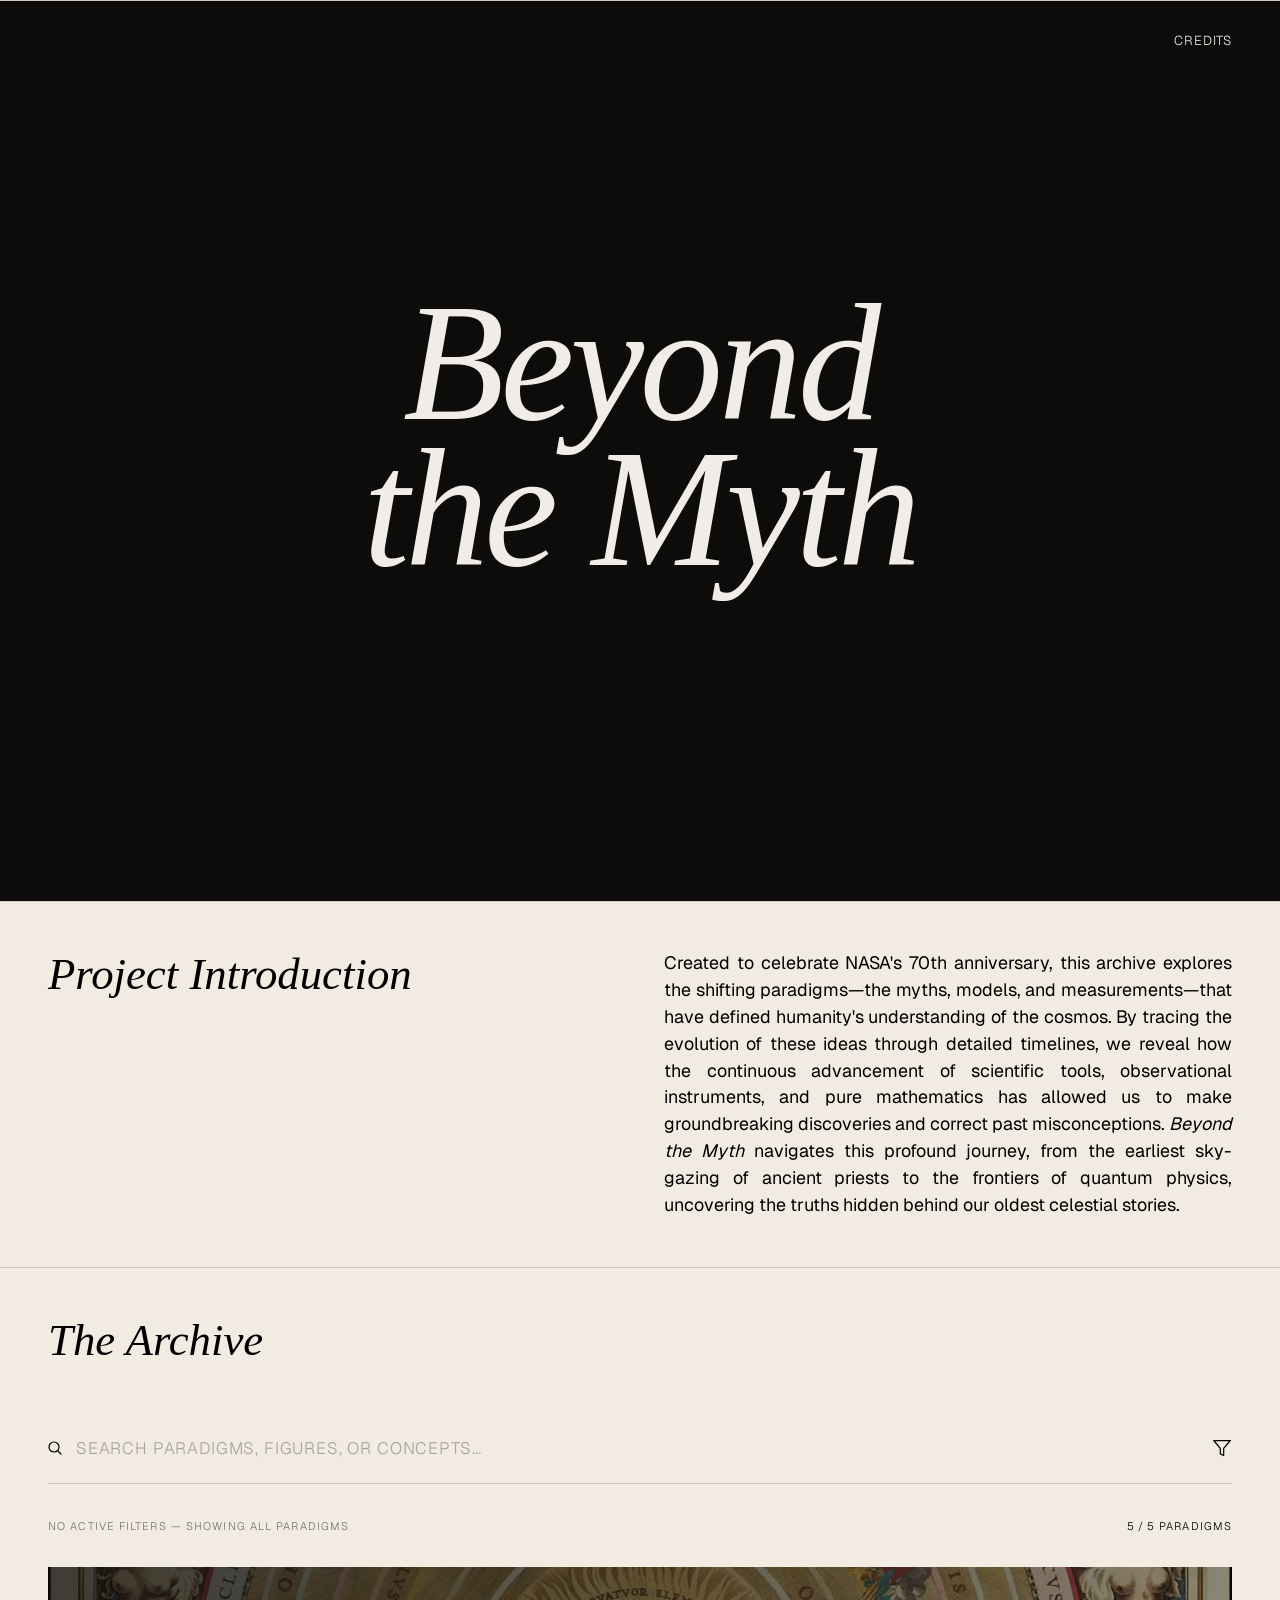
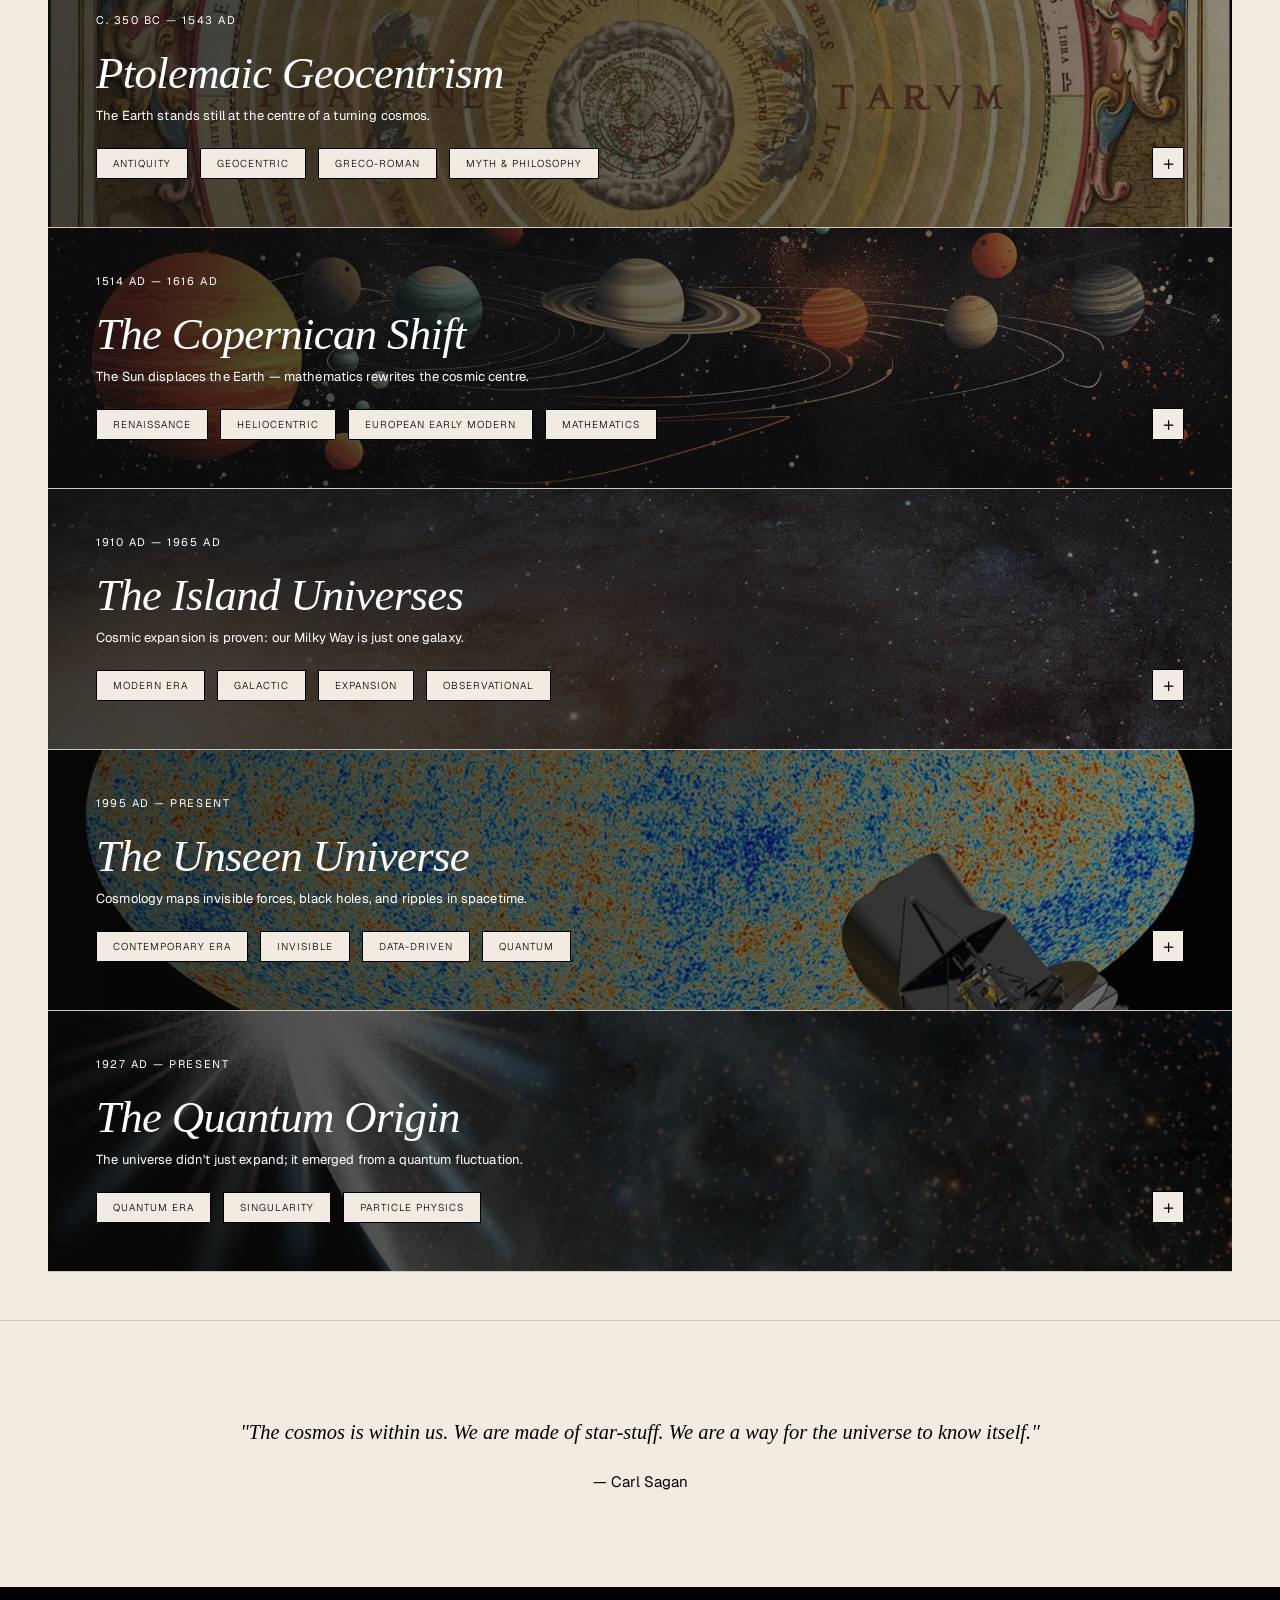
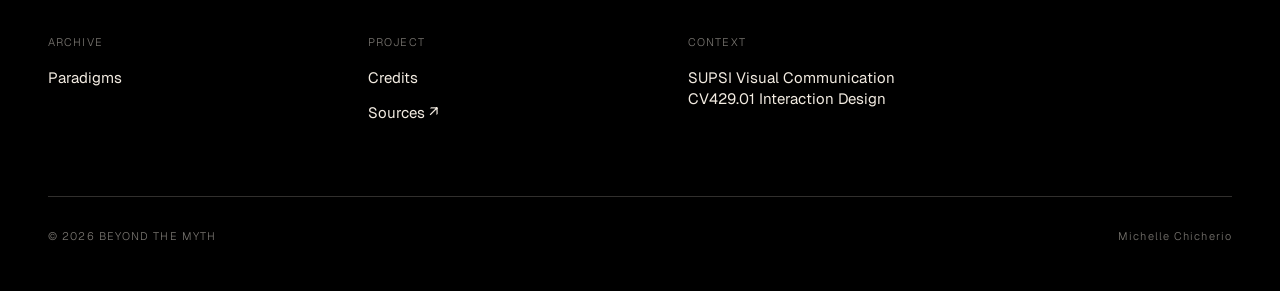
==== index.html @ 63102e47 "Aggiunta file" ====
<!DOCTYPE html>
<html lang="en">
<head>
    <meta charset="UTF-8">
    <meta name="viewport" content="width=device-width, initial-scale=1.0">
    <title>Beyond the Myth — Editorial Archive</title>
    
    <link href="https://fonts.googleapis.com/css2?family=Geist:wght@300;400;500;600&display=swap" rel="stylesheet">
    <script src="https://code.jquery.com/jquery-3.7.1.min.js"></script>

    <style>
        * { box-sizing: border-box; margin: 0; padding: 0; }
        html { scroll-behavior: smooth; }

        :root {
            --bg:        #F2EBE1; 
            --ink:       #000000;
            --line:      rgba(0, 0, 0, 0.15);
            --ghost:     #E5DAC9; 
            --sans:      'Geist', sans-serif;
            --serif:     'Times New Roman', Times, serif; 
            --m:         48px; 
        }

        body {
            background-color: var(--bg);
            color: var(--ink);
            -webkit-font-smoothing: antialiased;
            overflow-x: hidden;
        }

        @keyframes appleFadeUp {
            0% { opacity: 0; transform: translateY(30px); }
            100% { opacity: 1; transform: translateY(0); }
        }
        @keyframes appleModalOpen {
            0% { opacity: 0; transform: scale(0.98) translateY(20px); }
            100% { opacity: 1; transform: scale(1) translateY(0); }
        }

        .t-hero, .t-section, .t-card, .modal-title, .modal-bio-name, .archive-title {
            font-family: var(--serif) !important;
            font-weight: 500 !important;
            font-style: italic !important;
            text-transform: none !important;
            text-wrap: pretty;
        }

        .t-hero { font-size: clamp(64px, 13vw, 210px); line-height: 0.88; letter-spacing: -0.025em; }
        .t-section, .modal-title, .modal-bio-name { font-size: clamp(28px, 3.5vw, 52px) !important; line-height: 1.1; }
        .t-card { font-size: clamp(22px, 2.2vw, 34px); line-height: 1.15; }

        .t-body { font-family: var(--sans); font-size: 15px; line-height: 1.45; font-weight: 400; color: var(--ink); text-transform: none; text-wrap: pretty; }
        .t-ui { font-family: var(--sans); font-size: 11px; text-transform: uppercase; font-weight: 300; letter-spacing: 0.1em; color: var(--ink); }
        .t-ui-lg { font-family: var(--sans); font-size: 13px; text-transform: uppercase; font-weight: 300; letter-spacing: 0.08em; color: var(--ink); }
        
        .justified { text-align: justify; hyphens: auto; }
        .hr { width: 100%; height: 1px; background: var(--line); border: none; margin: 0; }

        /* HEADER */
        .header {
            position: absolute; 
            top: 0; left: 0; right: 0; z-index: 200;
            padding: calc(var(--m) / 1.5) var(--m); 
            display: flex; align-items: flex-start; justify-content: flex-end; 
            pointer-events: none; 
        }
        .header-nav a { 
            pointer-events: auto; 
            text-decoration: none; 
            color: #F0EDE8 !important;
            text-transform: uppercase; font-weight: 300; transition: opacity 0.2s;
            margin-top: 6px;
        }
        .header-nav a:hover { opacity: 0.5; }

        /* HERO & STARSHINE */
        .hero { position: relative; width: 100%; height: 100vh; display: flex; flex-direction: column; align-items: center; justify-content: center; overflow: hidden; background: #0D0C0B; }
        #starshine { position: absolute; top: 0; left: 0; width: 100%; height: 100%; z-index: 1; pointer-events: none; }
        .shine { display: block; position: absolute; background: radial-gradient(circle, #F2EBE1 0%, rgba(242, 235, 225, 0) 60%); opacity: 0; border-radius: 50%; animation: glitter 5s infinite ease-in-out; }
        .shine.small { width: 2px; height: 2px; } .shine.medium { width: 4px; height: 4px; } .shine.large { width: 6px; height: 6px; }
        @keyframes glitter { 0% { opacity: 0; transform: scale(0.5); } 25% { opacity: 1; transform: scale(1); } 50% { opacity: 0.2; transform: scale(0.8); } 75% { opacity: 1; transform: scale(1.1); } 100% { opacity: 0; transform: scale(0.5); } }

        .hero-content { position: relative; z-index: 10; text-align: center; color: #F0EDE8; pointer-events: none; transform: translateY(-5%); }

        /* MANIFESTO */
        .manifesto { padding: var(--m); display: grid; grid-template-columns: 1fr 1fr; gap: var(--m); }
        .manifesto-label { padding-top: 0; }
        .manifesto-text { font-family: var(--sans); font-size: clamp(16px, 1.4vw, 20px); line-height: 1.5; font-weight: 400; }

        /* ARCHIVE & CONTROL BOARD */
        .archive { padding: var(--m); }
        .archive-title  { margin-bottom: var(--m); }

        :root { --sp-sm: 8px; --sp-lg: 24px; }
        .control-board { display: flex; flex-direction: column; }
        
        .cb-search-row { display: flex; align-items: center; border-bottom: 1px solid var(--line); }
        .cb-search-input-wrap { position: relative; flex: 1; display: flex; align-items: center; }
        .cb-search-icon { position: absolute; left: 0; color: var(--ink); pointer-events: none; display: flex; align-items: center; }
        .cb-search-bar { width: 100%; padding: var(--sp-lg) 0 var(--sp-lg) 28px; border: none; background: transparent; outline: none; color: var(--ink); font-family: var(--sans); font-size: clamp(14px, 1.3vw, 17px); letter-spacing: .05em; font-weight: 300; }
        .cb-search-bar::placeholder { color: var(--ink); opacity: .3; text-transform: uppercase; } 

        .filter-toggle-btn { background: none; border: none; cursor: pointer; color: var(--ink); padding: var(--sp-lg) 0 var(--sp-lg) var(--sp-lg); display: flex; align-items: center; justify-content: center; }
        .filter-toggle-btn svg { width: 20px; height: 20px; }

        .filter-dropdown-wrapper { display: grid; grid-template-rows: 0fr; transition: grid-template-rows 0.4s ease; border-bottom: 1px solid transparent; }
        .filter-dropdown-wrapper.is-open { grid-template-rows: 1fr; border-bottom: 1px solid var(--line); }
        .filter-dropdown-inner { overflow: hidden; }

        .cb-filter-grid { display: grid; grid-template-columns: repeat(3, 1fr); gap: 32px var(--m); padding: 32px 0; }
        .cb-filter-cell { display: flex; flex-direction: column; gap: 12px; border: none; padding: 0; }
        .cb-select { appearance: none; background: transparent; border: 1px solid var(--ink); border-radius: 0; padding: 12px 36px 12px 16px; color: var(--ink); cursor: pointer; font-family: var(--sans); font-size: 10px; letter-spacing: .09em; text-transform: uppercase; font-weight: 300; background-image: url('data:image/svg+xml;utf8,<svg width="9" height="5" viewBox="0 0 9 5" fill="none" xmlns="http://www.w3.org/2000/svg"><path d="M1 1L4.5 4.5L8 1" stroke="%23000000" stroke-width="1.1"/></svg>'); background-repeat: no-repeat; background-position: right 14px center; width: 100%; max-width: 100%; }

        .cb-tags-row { display: flex; flex-wrap: wrap; align-items: center; gap: var(--sp-sm); padding: var(--sp-lg) 0; min-height: calc(var(--sp-lg) * 3); }
        .cb-tags-empty { color: var(--ink); pointer-events: none; opacity: 0.5; }

        .tag-pill { padding: 8px 16px; border: 1px solid var(--ink); border-radius: 0; background: transparent; color: var(--ink); cursor: pointer; display: inline-flex; align-items: center; gap: var(--sp-sm); font-family: var(--sans); font-size: 10px; letter-spacing: .1em; text-transform: uppercase; font-weight: 300; line-height: 1; white-space: nowrap; height: auto; transition: background-color 0.2s, color 0.2s; }
        .tag-pill.active, .tag-pill:hover, .p-str-tag:hover { background-color: var(--ink) !important; color: var(--bg) !important; border-color: var(--ink) !important; }
        .tag-pill.active *, .tag-pill:hover *, .p-str-tag:hover * { color: var(--bg) !important; }
        .tag-pill .pill-x { display: inline-flex; align-items: center; justify-content: center; font-size: 10px; flex-shrink: 0; border: none; margin-left: 4px; }

        .cb-clear-btn { background: none; border: none; cursor: pointer; text-decoration: underline; text-underline-offset: 3px; color: var(--ink); display: none; font-family: var(--sans); font-size: 10px; letter-spacing: .1em; text-transform: uppercase; font-weight: 300; padding: 10px 0; margin-left: var(--sp-sm); white-space: nowrap; }
        .cb-results-count { margin-left: auto; color: var(--ink); padding: 10px 0; white-space: nowrap; }

        /* PARADIGM LIST E CARD */
        .paradigm-list { padding: 0; }
        .no-results { display: none; padding: var(--m); }

        .paradigm-row { position: relative; opacity: 0; animation: appleFadeUp 0.8s cubic-bezier(0.16, 1, 0.3, 1) forwards; }
        .paradigm-header { position: relative; width: 100%; height: 260px; cursor: pointer; overflow: hidden; }

        .p-strip-img { position: absolute; inset: 0; width: 100%; height: 100%; object-fit: cover; object-position: center; filter: grayscale(10%) brightness(.72); display: block; }
        .p-strip-scrim { position: absolute; inset: 0; background: linear-gradient(to right, rgba(10,9,8,.68) 0%, rgba(10,9,8,.45) 55%, rgba(10,9,8,.22) 100%); }
        .p-strip-body { position: absolute; inset: 0; padding: var(--m); display: flex; flex-direction: column; justify-content: space-between; color: #ffffff; }

        .p-strip-dates { display: block; font-family: var(--sans); font-size: 11px; letter-spacing: .14em; text-transform: uppercase; font-weight: 400; color: #ffffff; line-height: 1; }
        .p-strip-centre { display: flex; flex-direction: column; gap: 8px; }
        
        .p-strip-title { font-family: var(--serif); font-size: clamp(28px, 3.5vw, 52px) !important; font-weight: 500; font-style: italic; line-height: 1.1; letter-spacing: -.015em; color: #ffffff; text-transform: none; }
        .p-strip-sub { font-family: var(--sans); font-size: 13px; font-weight: 400; letter-spacing: .01em; line-height: 1.5; color: #ffffff; max-width: 560px; text-transform: none; text-wrap: pretty; }

        .p-strip-tags { display: flex; flex-wrap: wrap; gap: 12px; padding-right: 50px; align-items: center; } 
        
        .p-str-tag, .modal-tag, .modal-tl-tag {
            font-family: var(--sans) !important; font-style: normal !important; text-transform: uppercase !important; font-weight: 300 !important; letter-spacing: .1em !important;
        }

        .p-str-tag {
            display: inline-flex; align-items: center; justify-content: center; height: auto; padding: 8px 16px; border: 1px solid var(--ink); background-color: var(--bg); color: var(--ink) !important; font-size: 10px !important; border-radius: 0; white-space: nowrap; transition: opacity 0.2s; cursor: pointer; position: relative; z-index: 10;
        }
        .p-str-tag:hover { opacity: 0.6; }

        .modal-tag, .modal-tl-tag { color: var(--ink); border-color: var(--line); pointer-events: none; }

        .p-strip-cta { position: absolute; right: var(--m); bottom: var(--m); z-index: 3; width: 32px; height: 32px; border: 1px solid var(--ink); background: var(--bg); display: flex; align-items: center; justify-content: center; font-family: var(--sans); font-size: 20px; font-weight: 300; color: var(--ink) !important; line-height: 1; pointer-events: none; }

        /* PARADIGM MODAL */
        .paradigm-modal-backdrop { display: none; position: fixed; inset: 0; z-index: 500; background: rgba(10,9,8,.82); backdrop-filter: blur(8px); -webkit-backdrop-filter: blur(8px); }
        .paradigm-modal-backdrop.is-open { display: flex; align-items: center; justify-content: center; overflow: hidden; padding: var(--m); }

        .paradigm-modal { position: relative; background: var(--bg); width: min(1320px, calc(100vw - (var(--m) * 2))); max-height: calc(100vh - (var(--m) * 2)); margin: 0; overflow-y: auto; overflow-x: hidden; box-shadow: 0 24px 80px rgba(0,0,0,.28); opacity: 0; }
        .paradigm-modal-backdrop.is-open .paradigm-modal { animation: appleModalOpen 0.6s cubic-bezier(0.16, 1, 0.3, 1) forwards; }

        .modal-cover { position: relative; width: 100%; height: 420px; overflow: hidden; }
        .modal-cover-img { width: 100%; height: 100%; object-fit: cover; object-position: center; display: block; transform: scale(1.05); }
        .modal-close { position: absolute; top: calc(var(--m) / 2); right: calc(var(--m) / 2); z-index: 10; width: 40px; height: 40px; background: rgba(242, 235, 225, 0.92); border: 1px solid rgba(26,26,26,.15); display: flex; align-items: center; justify-content: center; cursor: pointer; }

        .modal-body { padding: var(--m); display: flex; flex-direction: column; gap: 0; }
        .modal-meta { display: flex; align-items: flex-start; justify-content: space-between; gap: 32px; padding-bottom: 32px; border-bottom: 1px solid var(--line); flex-wrap: wrap; }
        .modal-tags { display: flex; flex-wrap: wrap; gap: 12px; } 
        .modal-tag, .modal-tl-tag { display: inline-block; padding: 8px 16px; border: 1px solid var(--ink); background: transparent; color: var(--ink); font-size: 10px; pointer-events: none; }

        .modal-title-intro { display: grid; grid-template-columns: minmax(0, 1fr) minmax(0, 1fr); gap: var(--m); align-items: start; padding: var(--m) 0; border-bottom: 1px solid var(--line); }
        .modal-intro-text { width: 100%; display: flex; flex-direction: column; gap: 18px; padding-top: 8px; }

        .modal-bio { display: grid; grid-template-columns: 1fr 1fr; gap: var(--m); padding: var(--m) 0; border-bottom: 1px solid var(--line); align-items: start; }
        .modal-bio-portrait { width: 100%; height: 100%; min-height: 420px; aspect-ratio: 4/5; background: var(--ghost); overflow: hidden; display: flex; align-items: center; justify-content: center; align-self: stretch; }
        .modal-bio-portrait img { width: 100%; height: 100%; object-fit: cover; object-position: center; filter: grayscale(20%); display: block; }
        .modal-bio-text { display: flex; flex-direction: column; justify-content: flex-start; gap: 24px; } 
        .modal-bio-grid { display: flex; flex-direction: column; width: 100%; }
        .bio-row { display: flex; justify-content: space-between; align-items: center; border-bottom: 1px solid var(--line); padding: 20px 0; }
        .bio-row:first-child { border-top: 1px solid var(--line); }
        .modal-bio-grid dt { font-family: var(--sans); font-weight: 500; font-size: 16px; margin: 0; text-transform: none; }
        .modal-bio-grid dd { font-family: var(--sans); font-size: 16px; margin: 0; text-align: right; text-transform: none; }
        .modal-bio-name { margin-top: -0.15em; line-height: 1; margin-bottom: 0; }

        .modal-era-quote { padding: var(--m) 0; border-bottom: 1px solid var(--line); text-align: center; }
        .modal-era-close-quote { padding: var(--m) 0 0 0; border-bottom: none; text-align: center; }
        .modal-quote-label { font-family: var(--sans); font-size: 11px; letter-spacing: .14em; text-transform: uppercase; font-weight: 300; margin-bottom: 24px; color: var(--ink); }
        .modal-quote-text { font-family: var(--serif); font-size: clamp(22px, 2.5vw, 32px); font-weight: 500; font-style: italic; line-height: 1.55; letter-spacing: -.01em; max-width: 720px; margin: 0 auto; text-transform: none;}
        .modal-quote-attr { font-family: var(--sans); font-size: 13px; font-weight: 300; margin-top: 16px; letter-spacing: .04em; text-transform: none; }

        /* TIMELINE */
        .modal-timeline { padding: var(--m) 0; border-bottom: 1px solid var(--line); }
        .modal-timeline-title { margin-bottom: var(--m); text-align: left; } 
        .modal-tl-items { display: flex; flex-direction: column; gap: 40px; position: relative; }
        .modal-tl-items::before { content: ''; position: absolute; left: 4px; top: 0; bottom: 0; width: 1px; background: var(--line); z-index: 0; }
        .modal-tl-item { position: relative; display: flex; flex-direction: column; gap: 24px; }
        .tl-date-row { display: flex; align-items: center; gap: 16px; position: relative; z-index: 2;}
        .modal-tl-dot { width: 9px; height: 9px; border-radius: 50%; background: var(--ink); position: relative; z-index: 2; display: flex; align-items: center; justify-content: center; }
        .modal-tl-dot::after { content: ''; width: 4px; height: 4px; border-radius: 50%; background: var(--bg); }
        .modal-tl-date { font-family: var(--sans); font-size: 13px; letter-spacing: .07em; font-weight: 500; background-color: var(--bg); padding: 4px 8px; z-index: 2; white-space: nowrap; text-transform: uppercase; }
        .modal-tl-content { display: grid; grid-template-columns: 1fr 1fr; gap: 40px; align-items: start; padding-left: 36px; }
        .modal-tl-text-wrap { display: flex; flex-direction: column; }
        
        .modal-tl-event { font-family: var(--serif); font-size: 24px; font-weight: 600 !important; line-height: 1.2; margin-bottom: 16px; text-transform: none; font-style: normal; }
        .modal-tl-desc { margin-bottom: 24px; text-align: justify; text-transform: none; }
        .modal-tl-tags { display: flex; flex-wrap: wrap; gap: 12px; }
        .modal-tl-thumb { width: 100%; height: auto; max-height: 360px; object-fit: contain; object-position: center; border-radius: 0; background: var(--ghost); cursor: zoom-in; }

        /* ACCORDION PER LE FONTI */
        .source-accordion { border-bottom: 1px solid var(--line); }
        .source-accordion:first-child { border-top: 1px solid var(--line); }
        .source-accordion-header { width: 100%; text-align: left; padding: 24px 0; background: none; border: none; display: flex; justify-content: space-between; align-items: center; cursor: pointer; font-family: var(--sans); font-size: 14px; letter-spacing: 0.1em; text-transform: uppercase; color: var(--ink); font-weight: 400; }
        .source-accordion-body { padding-bottom: 24px; display: none; flex-direction: column; gap: 24px; }
        .source-accordion.is-open .source-accordion-body { display: flex; }
        .source-accordion.is-open .source-accordion-header { font-weight: 500; }
        .source-accordion-icon { font-size: 18px; font-weight: 300; transition: transform 0.3s; }
        .source-accordion.is-open .source-accordion-icon { transform: rotate(45deg); }

        /* CLOSING QUOTE */
        .closing-quote { padding: calc(var(--m) * 2) var(--m); display: flex; flex-direction: column; align-items: center; justify-content: center; text-align: center; }
        .closing-quote-text { font-family: var(--serif); font-size: clamp(18px, 1.6vw, 24px); font-weight: 500; line-height: 1.5; max-width: 900px; text-transform: none; font-style: italic; }
        .closing-quote-author { font-family: var(--sans); font-size: 15px; margin-top: 24px; text-transform: none; }

        /* FOOTER */
        .footer { padding: var(--m); background-color: var(--ink); color: var(--bg); }
        .footer-grid { display: grid; grid-template-columns: 1fr 1fr 2fr; gap: var(--m); margin-bottom: calc(var(--m) * 1.5); }
        .footer-col { display: flex; flex-direction: column; gap: 14px; }
        .footer-col a { text-decoration: none; color: var(--bg); }
        .footer .t-body, .footer .t-ui { color: var(--bg) !important; }
        .footer-label { opacity: 0.5; margin-bottom: 4px; }
        .footer-bottom { display: flex; justify-content: space-between; align-items: center; padding-top: 32px; border-top: 1px solid rgba(242, 235, 225, 0.2); flex-wrap: wrap; gap: 20px; }
        .footer-bottom .t-ui { opacity: 0.5; }

        /* LIGHTBOX IMMAGINI */
        .image-lightbox { position: fixed; inset: 0; z-index: 1000; display: none; align-items: center; justify-content: center; }
        .image-lightbox.is-open { display: flex; }
        .lightbox-overlay { position: absolute; inset: 0; background: rgba(10,9,8,.9); backdrop-filter: blur(10px); -webkit-backdrop-filter: blur(10px); }
        .lightbox-content { position: relative; z-index: 1001; max-width: 90vw; max-height: 90vh; display: flex; flex-direction: column; gap: 16px; }
        .lightbox-content img { max-width: 100%; max-height: 80vh; object-fit: contain; box-shadow: 0 10px 30px rgba(0,0,0,0.5); }
        .lightbox-caption { color: #ffffff !important; text-align: center; font-family: var(--sans); font-size: 14px; margin-top: 8px; text-transform: none; }
        .lightbox-close { position: absolute; top: 20px; right: 20px; z-index: 1002; width: 44px; height: 44px; background: transparent; border: 1px solid rgba(255,255,255,0.3); color: #ffffff; font-size: 20px; display: flex; align-items: center; justify-content: center; cursor: pointer; border-radius: 50%; }

        @media (max-width: 960px) {
            :root { --m: 24px; } 
            .paradigm-header { height: 220px; }
            .modal-cover { height: 280px; }
            .modal-title-intro { grid-template-columns: 1fr; gap: var(--m); padding: var(--m) 0; }
            .modal-bio { grid-template-columns: 1fr; }
            .modal-bio-portrait { width: min(320px, 100%); height: auto; min-height: 0; }
            .modal-tl-content { grid-template-columns: 1fr; padding-left: 16px;} 
            .footer-grid { grid-template-columns: 1fr 1fr; gap: var(--m);}
        }
        @media (max-width: 600px) {
            .paradigm-header { height: 200px; }
            .p-strip-title { font-size: clamp(20px, 5.5vw, 28px); }
            .modal-cover { height: 220px; }
            .modal-meta { flex-direction: column; gap: 16px; }
            .footer-grid { grid-template-columns: 1fr; gap: var(--m);}
            .cb-filter-grid { grid-template-columns: 1fr; }
            .manifesto { grid-template-columns: 1fr; } 
        }
    </style>

    <script src="paradigmsapi.js"></script>
</head>
<body>

<!-- HEADER (SOLO CREDITS A DESTRA IN ALTO) -->
<header class="header" id="site-header">
    <nav class="header-nav t-ui-lg">
        <a href="#" onclick="event.preventDefault(); openModal('modal-credits');">CREDITS</a>
    </nav>
</header>

<hr class="hr">

<!-- HERO -->
<section class="hero">
    <div id="starshine"><div class="template shine"></div></div>
    <div class="hero-content">
        <h1 class="t-hero">Beyond<br>the Myth</h1>
    </div>
</section>

<hr class="hr">

<!-- MANIFESTO -->
<div class="manifesto">
    <div class="manifesto-label">
        <h2 class="t-section">Project Introduction</h2>
    </div>
    <p class="manifesto-text justified t-body">
        Created to celebrate NASA's 70th anniversary, this archive explores the shifting paradigms—the myths, models, and measurements—that have defined humanity's understanding of the cosmos. By tracing the evolution of these ideas through detailed timelines, we reveal how the continuous advancement of scientific tools, observational instruments, and pure mathematics has allowed us to make groundbreaking discoveries and correct past misconceptions. <i>Beyond the Myth</i> navigates this profound journey, from the earliest sky-gazing of ancient priests to the frontiers of quantum physics, uncovering the truths hidden behind our oldest celestial stories.
    </p>
</div>

<hr class="hr">

<!-- ARCHIVE -->
<section class="archive" id="archive-section">
    <h2 class="t-section archive-title">The Archive</h2>
    <div class="control-board" role="search" aria-label="Archive filter controls">
        
        <div class="cb-search-row">
            <div class="cb-search-input-wrap">
                <span class="cb-search-icon" aria-hidden="true">
                    <svg width="14" height="14" viewBox="0 0 14 14" fill="none" xmlns="http://www.w3.org/2000/svg">
                        <circle cx="6" cy="6" r="5" stroke="currentColor" stroke-width="1.2"/>
                        <path d="M10 10L13 13" stroke="currentColor" stroke-width="1.2" stroke-linecap="round"/>
                    </svg>
                </span>
                <input type="search" id="cb-search" class="cb-search-bar" placeholder="SEARCH PARADIGMS, FIGURES, OR CONCEPTS…" autocomplete="off" spellcheck="false" aria-label="Full-text search">
            </div>
            <button id="filter-toggle-btn" class="filter-toggle-btn" aria-label="Toggle Filters">
                <svg id="filter-icon-outline" viewBox="0 0 24 24" fill="none" stroke="currentColor" stroke-width="1.5" stroke-linecap="round" stroke-linejoin="round">
                    <polygon points="22 3 2 3 10 12.46 10 19 14 21 14 12.46 22 3"></polygon>
                </svg>
                <svg id="filter-icon-filled" style="display:none;" viewBox="0 0 24 24" fill="currentColor" stroke="currentColor" stroke-width="1.5" stroke-linecap="round" stroke-linejoin="round">
                    <polygon points="22 3 2 3 10 12.46 10 19 14 21 14 12.46 22 3"></polygon>
                </svg>
            </button>
        </div>
        
        <div id="filter-dropdown-wrapper" class="filter-dropdown-wrapper">
            <div class="filter-dropdown-inner">
                <div class="cb-filter-grid" role="group" aria-label="Faceted filters">
                    <div class="cb-filter-cell">
                        <label class="t-ui cb-filter-label" for="f-era">Historical Era</label>
                        <select id="f-era" class="cb-select" data-dim="era">
                            <option value="">All Eras</option>
                            <option value="ANTIQUITY">Antiquity</option>
                            <option value="ISLAMIC_GOLDEN_AGE">Islamic Golden Age</option>
                            <option value="RENAISSANCE">Renaissance</option>
                            <option value="SCIENTIFIC_REVOLUTION">Scientific Revolution</option>
                            <option value="MODERN_ERA">Modern Era</option>
                            <option value="SPACE_AGE">Space Age</option>
                        </select>
                    </div>
                    <div class="cb-filter-cell">
                        <label class="t-ui cb-filter-label" for="f-tradition">Cultural Tradition</label>
                        <select id="f-tradition" class="cb-select" data-dim="tradition">
                            <option value="">All Traditions</option>
                            <option value="GRECO_ROMAN">Greco-Roman</option>
                            <option value="ISLAMIC">Islamic</option>
                            <option value="INDIAN">Indian</option>
                            <option value="CHINESE">Chinese</option>
                            <option value="EUROPEAN_EARLY_MODERN">European Early Modern</option>
                            <option value="GLOBAL_MODERN">Global Modern</option>
                            <option value="HYBRID">Other / Hybrid</option>
                        </select>
                    </div>
                    <div class="cb-filter-cell">
                        <label class="t-ui cb-filter-label" for="f-scale">Cosmic Scale</label>
                        <select id="f-scale" class="cb-select" data-dim="scale">
                            <option value="">All Scales</option>
                            <option value="EARTH_MOON">Earth & Moon</option>
                            <option value="SOLAR_SYSTEM">Solar System</option>
                            <option value="MILKY_WAY">Milky Way</option>
                            <option value="DEEP_SPACE">Deep Space</option>
                            <option value="UNIVERSAL">Universal Cosmology</option>
                        </select>
                    </div>
                    <div class="cb-filter-cell">
                        <label class="t-ui cb-filter-label" for="f-structure">World Structure</label>
                        <select id="f-structure" class="cb-select" data-dim="structure">
                            <option value="">All Structures</option>
                            <option value="GEOCENTRIC">Geocentric</option>
                            <option value="HELIOCENTRIC">Heliocentric</option>
                            <option value="ACENTRIC">Acentric / No Center</option>
                            <option value="LAYERED_HEAVENS">Layered Heavens</option>
                            <option value="INFINITE_SPACE">Infinite Space</option>
                            <option value="MULTIVERSE">Multiverse / Other</option>
                        </select>
                    </div>
                    <div class="cb-filter-cell">
                        <label class="t-ui cb-filter-label" for="f-dynamics">Cosmic Dynamics</label>
                        <select id="f-dynamics" class="cb-select" data-dim="dynamics">
                            <option value="">All Dynamics</option>
                            <option value="STATIC">Static</option>
                            <option value="CLOCKWORK">Clockwork / Deterministic</option>
                            <option value="EXPANDING">Expanding / Dynamic</option>
                            <option value="CYCLIC">Cyclic</option>
                            <option value="STEADY_STATE">Steady-State</option>
                            <option value="UNKNOWN">Unknown / Unspecified</option>
                        </select>
                    </div>
                    <div class="cb-filter-cell">
                        <label class="t-ui cb-filter-label" for="f-method">Methodology</label>
                        <select id="f-method" class="cb-select" data-dim="method">
                            <option value="">All Methods</option>
                            <option value="MYTH_PHILOSOPHY">Myth & Philosophy</option>
                            <option value="MATHEMATICS">Mathematics</option>
                            <option value="NAKED_EYE">Naked Eye Observation</option>
                            <option value="OPTICAL_TELESCOPE">Optical Telescopes</option>
                            <option value="RADIO_ASTRONOMY">Radio Astronomy</option>
                            <option value="SPACE_PROBES">Space Probes & Satellites</option>
                            <option value="SIMULATION">Simulation & Data-Driven</option>
                        </select>
                    </div>
                </div>
            </div>
        </div>
        
        <div class="cb-tags-row" id="cb-tags-row" aria-live="polite" aria-atomic="true">
            <span class="t-ui cb-tags-empty" id="cb-tags-empty">NO ACTIVE FILTERS — SHOWING ALL PARADIGMS</span>
            <button class="t-ui cb-clear-btn" id="cb-clear-all" type="button" aria-label="Clear all active filters">CLEAR ALL FILTERS</button>
            <span class="t-ui cb-results-count" id="cb-results-count" aria-live="polite"></span>
        </div>

    </div>
    
    <div class="paradigm-list" id="paradigm-list-container">
        <div class="no-results t-ui" id="no-results" style="display: none; padding: var(--m);">NO PARADIGMS MATCH YOUR CURRENT FILTERS.</div>
    </div>
</section>

<hr class="hr">

<section class="closing-quote">
    <p class="closing-quote-text">"The cosmos is within us. We are made of star-stuff. We are a way for the universe to know itself."</p>
    <p class="closing-quote-author">— Carl Sagan</p>
</section>

<!-- FOOTER -->
<footer class="footer">
    <div class="footer-grid">
        <div class="footer-col">
            <p class="t-ui footer-label">Archive</p>
            <a href="index.html" class="t-body">Paradigms</a>
        </div>
        <div class="footer-col">
            <p class="t-ui footer-label">Project</p>
            <a href="#" onclick="event.preventDefault(); openModal('modal-credits');" class="t-body">Credits</a>
            <a href="#dynamic-sources-list" onclick="event.preventDefault(); openModal('modal-credits'); setTimeout(() => { document.getElementById('dynamic-sources-list').scrollIntoView({behavior: 'smooth'}); }, 300);" class="t-body">Sources ↗</a>
        </div>
        <div class="footer-col">
            <p class="t-ui footer-label">Context</p>
            <p class="t-body">SUPSI Visual Communication<br>CV429.01 Interaction Design</p>
        </div>
    </div>
    <div class="footer-bottom">
        <span class="t-ui">© 2026 BEYOND THE MYTH</span>
        <span class="t-ui" style="text-transform: none;">Michelle Chicherio</span>
    </div>
</footer>

<div class="paradigm-modal-backdrop" id="modal-credits" role="dialog" aria-modal="true">
    <div class="paradigm-modal" style="max-width: 900px;">
        <div class="modal-body">
            <button class="modal-close" aria-label="Close">
                <svg width="14" height="14" viewBox="0 0 14 14" fill="none"><path d="M1 1L13 13M13 1L1 13" stroke="#1A1A1A" stroke-width="1.4"/></svg>
            </button>
            
            <h2 class="t-section" style="margin-bottom: var(--m);">Credits Archive</h2>
            
            <div style="display: grid; grid-template-columns: 1fr 1fr; gap: var(--m);">
                <div>
                    <h3 class="t-body" style="font-weight: 600; margin-bottom: 12px; font-size: 16px;">Project</h3>
                    <p class="t-body" style="margin-bottom: 16px;"><strong>Beyond the Myth</strong> — an evolving scientific archive that traces the shifting paradigms through which humanity has observed, measured, and interpreted the cosmos.</p>
                    <p class="t-body" style="margin-bottom: 8px;">Concept, Design & Development · Michelle Chicherio</p>
                </div>
                <div>
                    <h3 class="t-body" style="font-weight: 600; margin-bottom: 12px; font-size: 16px;">Academic Context</h3>
                    <p class="t-body" style="margin-bottom: 8px;">SUPSI (Scuola Universitaria Professionale della Svizzera Italiana), Visual Communication</p>
                    <p class="t-body" style="margin-bottom: 8px;">Course: CV429.01 Interaction Design</p>
                    <p class="t-body">Professors: Giovanni Profeta, Andreas Gysin</p>
                </div>
                <div>
                    <h3 class="t-body" style="font-weight: 600; margin-bottom: 12px; font-size: 16px;">Typography</h3>
                    <p class="t-body" style="margin-bottom: 8px;">Times New Roman — archival display serif</p>
                    <p class="t-body" style="margin-bottom: 8px;">Geist — structural interface sans-serif</p>
                </div>
                <div>
                    <h3 class="t-body" style="font-weight: 600; margin-bottom: 12px; font-size: 16px;">Sources</h3>
                    <p class="t-body">Historical imagery sourced from public domain archives. All references and visual assets below are cited following the APA formatting guidelines.</p>
                </div>
            </div>

            <!-- CONTENITORE DINAMICO PER LE FONTI IMMAGINI APA (ACCORDION) -->
            <div id="dynamic-sources-list" style="margin-top: calc(var(--m) * 1.5);">
                <!-- JS will populate this -->
            </div>

        </div>
    </div>
</div>

<div class="image-lightbox" id="image-lightbox">
    <div class="lightbox-overlay"></div>
    <button class="lightbox-close" aria-label="Close image">✕</button>
    <div class="lightbox-content">
        <img src="" alt="" id="lightbox-img">
        <p class="t-body" id="lightbox-caption" style="color: #fff; text-align: center; margin-top: 16px;"></p>
    </div>
</div>

<script>
document.addEventListener('DOMContentLoaded', function() {

    if (typeof archiveData === 'undefined' || !archiveData.paradigms) {
        document.getElementById('paradigm-list-container').innerHTML = `
            <div style="padding: var(--m); border: 1px solid red; background: rgba(255,0,0,0.1); text-align: center;">
                <h3 class="t-section" style="color: red; margin-bottom: 16px; text-transform: none;">Errore di caricamento API</h3>
                <p class="t-body">Il file <strong>paradigmsapi.js</strong> non è stato trovato o contiene un errore di sintassi.</p>
            </div>
        `;
        return;
    }

    var body     = $('#starshine'),
        template = $('.template.shine'),
        stars    = 500,
        sparkle  = 20;
    var size = 'small';
    var createStar = function() {
        template.clone().removeClass('template').css({
            top:  (Math.random() * 100) + '%', left: (Math.random() * 100) + '%', animationDelay: (Math.random() * sparkle) + 's'
        }).addClass(size).appendTo(body);
    };
    for (var i = 0; i < stars; i++) {
        size = (i % 2 === 0) ? 'small' : (i % 3 === 0 ? 'medium' : 'large');
        createStar();
    }

    const formatOrphans = (str) => {
        if (!str) return str;
        return str.replace('measurable: from', 'measurable:&nbsp;from');
    };

    function buildArchive() {
        const listContainer = document.getElementById('paradigm-list-container');
        listContainer.innerHTML = '<div class="no-results t-ui" id="no-results" style="display: none; padding: var(--m);">NO PARADIGMS MATCH YOUR CURRENT FILTERS.</div>';

        archiveData.paradigms.forEach((p, index) => {
            const meta = p.metadata || {};
            const cover = p.overview || p.cover || {};
            const modalData = p.modal || {};

            const dateRange = cover.dateRange || cover.date || "UNKNOWN DATE";
            const title = cover.title || "UNTITLED PARADIGM";
            const subtitle = formatOrphans(cover.subtitle || "");
            const thumbUrl = cover.thumbnailUrl || cover.image || "";
            const tagsArray = cover.previewTags || cover.tags || [];
            
            const row = document.createElement('article');
            row.className = 'paradigm-row';
            row.style.animationDelay = `${index * 0.15}s`; 
            row.setAttribute('data-era', meta.era || "");
            row.setAttribute('data-tradition', meta.tradition || "");
            row.setAttribute('data-scale', meta.scale || "");
            row.setAttribute('data-structure', meta.structure || "");
            row.setAttribute('data-dynamics', meta.dynamics || "");
            row.setAttribute('data-method', meta.method || "");
            
            const searchDataStr = (meta.searchTerms || meta.searchKeywords || "") + " " + tagsArray.join(" ");
            row.setAttribute('data-search', searchDataStr);
            row.setAttribute('data-modal', p.id);

            let tagsHtml = tagsArray.map(tag => `<button type="button" class="p-str-tag" data-tag="${tag}">${tag}</button>`).join('');

            row.innerHTML = `
                <div class="paradigm-header" aria-haspopup="dialog">
                    <img class="p-strip-img" src="${thumbUrl}" alt="" loading="lazy">
                    <div class="p-strip-scrim"></div>
                    <div class="p-strip-body">
                        <span class="p-strip-dates">${dateRange}</span>
                        <div class="p-strip-centre">
                            <h3 class="p-strip-title">${title}</h3>
                            <p class="p-strip-sub">${subtitle}</p>
                        </div>
                        <div class="p-strip-tags">${tagsHtml}</div>
                    </div>
                    <div class="p-strip-cta">+</div>
                </div>
            `;
            listContainer.appendChild(row);

            const hr = document.createElement('hr');
            hr.className = 'hr paradigm-divider';
            listContainer.appendChild(hr);

            const creator = archiveData.figures?.find(f => f.id === modalData.creatorId) || {};

            let timelineHtml = '';
            if(modalData.timeline) {
                timelineHtml = modalData.timeline.map(tl => {
                    const thumb = tl.imageUrl || tl.thumb || "";
                    const caption = tl.imageCaption || tl.caption || "";
                    return `
                    <div class="modal-tl-item">
                        <div class="tl-date-row"><div class="modal-tl-dot"></div><span class="modal-tl-date">${tl.date || ''}</span></div>
                        <div class="modal-tl-content">
                            <div class="modal-tl-text-wrap">
                                <p class="modal-tl-event">${tl.title || ''}</p>
                                <p class="modal-tl-desc t-body justified">${tl.description || ''}</p>
                                <div class="modal-tl-tags">
                                    ${(tl.tags || []).map(t => `<span class="modal-tl-tag">${t}</span>`).join('')}
                                </div>
                            </div>
                            <img class="modal-tl-thumb" src="${thumb}" alt="${tl.title}" data-caption="${caption}">
                        </div>
                    </div>
                `}).join('');
            }

            let introHtml = '';
            if(modalData.introText) {
                introHtml = modalData.introText.map(text => `<p class="t-body justified">${text}</p>`).join('');
            }

            const startQuoteLabel = modalData.startQuote?.label || modalData.quotes?.start?.label || '';
            const startQuoteText = modalData.startQuote?.text || modalData.quotes?.start?.text || '';
            const startQuoteAuthor = modalData.startQuote?.author || modalData.quotes?.start?.author || '';

            const endQuoteLabel = modalData.endQuote?.label || modalData.quotes?.end?.label || '';
            const endQuoteText = modalData.endQuote?.text || modalData.quotes?.end?.text || '';
            const endQuoteAuthor = modalData.endQuote?.author || modalData.quotes?.end?.author || '';

            const modal = document.createElement('div');
            modal.className = 'paradigm-modal-backdrop';
            modal.id = p.id;
            modal.setAttribute('role', 'dialog');
            modal.setAttribute('aria-modal', 'true');

            modal.innerHTML = `
                <div class="paradigm-modal">
                    <div class="modal-cover">
                        <img class="modal-cover-img" src="${modalData.coverUrl || modalData.coverImage || ""}" alt="${title}">
                        <button class="modal-close" aria-label="Close">
                            <svg width="14" height="14" viewBox="0 0 14 14" fill="none"><path d="M1 1L13 13M13 1L1 13" stroke="#1A1A1A" stroke-width="1.4"/></svg>
                        </button>
                    </div>
                    <div class="modal-body">
                        <div class="modal-meta">
                            <span class="t-ui modal-dates">${dateRange}</span>
                            <div class="modal-tags">
                                ${tagsArray.map(t => `<span class="modal-tag">${t}</span>`).join('')}
                            </div>
                        </div>
                        <div class="modal-title-intro">
                            <h2 class="modal-title">${title}</h2>
                            <div class="modal-intro">
                                <div class="modal-intro-text">${introHtml}</div>
                            </div>
                        </div>
                        <div class="modal-bio">
                            <div class="modal-bio-text">
                                <h3 class="t-section modal-bio-name">${creator.name || ''}</h3>
                                <dl class="modal-bio-grid">
                                    <div class="bio-row"><dt>Born</dt><dd>${creator.born || ''}</dd></div>
                                    <div class="bio-row"><dt>Died</dt><dd>${creator.died || ''}</dd></div>
                                    <div class="bio-row"><dt>Nationality</dt><dd>${creator.nationality || ''}</dd></div>
                                    <div class="bio-row"><dt>Field</dt><dd>${creator.field || ''}</dd></div>
                                </dl>
                            </div>
                            <div class="modal-bio-portrait">
                                <img src="${creator.portraitUrl || ''}" alt="${creator.name || ''}" />
                            </div>
                        </div>
                        <div class="modal-era-quote">
                            <p class="modal-quote-label">${startQuoteLabel}</p>
                            <p class="modal-quote-text">"${startQuoteText}"</p>
                            <p class="modal-quote-attr">${startQuoteAuthor}</p>
                        </div>
                        <div class="modal-timeline">
                            <h3 class="t-section modal-timeline-title">Timeline of the Paradigm</h3>
                            <div class="modal-tl-items">${timelineHtml}</div>
                        </div>
                        <div class="modal-era-close-quote">
                            <p class="modal-quote-label">${endQuoteLabel}</p>
                            <p class="modal-quote-text">"${endQuoteText}"</p>
                            <p class="modal-quote-attr">${endQuoteAuthor}</p>
                        </div>
                    </div>
                </div>
            `;
            document.body.insertBefore(modal, document.getElementById('modal-credits'));
        });
    }

    buildArchive();

    /* ── DYNAMIC IMAGE SOURCES ARCHIVE BUILDER (APA FORMAT) ── */
    function buildSourcesArchive() {
        const container = document.getElementById('dynamic-sources-list');
        if (!container) return;

        let html = '<h3 class="t-section" style="margin-bottom: 32px; padding-bottom: 16px;">Image Sources Archive</h3>';
        html += '<div class="sources-accordion-container">';

        const addedUrls = new Set();

        function createSourceItem(url, caption, context, externalSource, apaCitation) {
            if (!url || addedUrls.has(url)) return '';
            addedUrls.add(url);
            const linkHref = externalSource ? externalSource : url;
            
            const citationText = apaCitation ? apaCitation : (caption || 'Archive Image');

            return `
                <div class="source-item" style="display: grid; grid-template-columns: 80px 1fr; gap: 24px; align-items: start; border-bottom: 1px solid rgba(0,0,0,0.05); padding-bottom: 16px;">
                    <a href="${linkHref}" target="_blank" style="display: block; width: 80px; height: 80px; background: var(--ghost); overflow: hidden;">
                        <img src="${url}" style="width: 100%; height: 100%; object-fit: cover; filter: grayscale(20%);" alt="Source thumbnail">
                    </a>
                    <div style="display: flex; flex-direction: column; gap: 4px; padding-top: 2px;">
                        <span class="t-ui" style="opacity: 0.5;">${context.toUpperCase()}</span>
                        <p class="t-body" style="margin: 0; line-height: 1.4; text-transform: none;">${citationText}</p>
                        <a href="${linkHref}" target="_blank" class="t-ui" style="text-decoration: underline; text-underline-offset: 2px; padding-top: 4px;">VIEW ORIGINAL ASSET ↗</a>
                    </div>
                </div>
            `;
        }

        function createAccordion(title, itemsHtml) {
            if(!itemsHtml.trim()) return '';
            return `
                <div class="source-accordion">
                    <button class="source-accordion-header">
                        <span>${title}</span>
                        <span class="source-accordion-icon">+</span>
                    </button>
                    <div class="source-accordion-body">
                        ${itemsHtml}
                    </div>
                </div>
            `;
        }

        let figuresHtml = '';
        if (archiveData.figures) {
            const usedFigureIds = new Set(archiveData.paradigms.map(p => p.modal ? p.modal.creatorId : null));
            archiveData.figures.forEach(f => {
                if (usedFigureIds.has(f.id)) {
                    figuresHtml += createSourceItem(f.portraitUrl, `Portrait of ${f.name}`, 'HISTORICAL FIGURE', f.sourceUrl, f.apaCitation);
                }
            });
        }
        html += createAccordion("HISTORICAL FIGURES", figuresHtml);

        archiveData.paradigms.forEach((p, index) => {
            let paradigmHtml = '';
            const pTitle = p.overview.title || "Paradigm";
            
            if (p.overview && p.overview.thumbnailUrl) {
                 paradigmHtml += createSourceItem(p.overview.thumbnailUrl, "Cover", "PARADIGM COVER", p.overview.sourceUrl, p.overview.apaCitation);
            }

            if (p.modal && p.modal.timeline) {
                p.modal.timeline.forEach(tl => {
                    paradigmHtml += createSourceItem(tl.imageUrl, tl.imageCaption || tl.title, `TIMELINE: ${pTitle} (${tl.date})`, tl.sourceUrl, tl.apaCitation);
                });
            }
            
            let num = String(index + 1).padStart(2, '0');
            html += createAccordion(`PARADIGM ${num} — ${pTitle.toUpperCase()}`, paradigmHtml);
        });

        html += '</div>';
        container.innerHTML = html;

        const accordions = document.querySelectorAll('.source-accordion-header');
        accordions.forEach(acc => {
            acc.addEventListener('click', function() {
                const parent = this.parentElement;
                parent.classList.toggle('is-open');
                const icon = this.querySelector('.source-accordion-icon');
                icon.textContent = parent.classList.contains('is-open') ? '✕' : '+';
            });
        });
    }

    buildSourcesArchive();

    /* ── Modals & Interazioni ── */
    function openModal(id) {
        const modal = document.getElementById(id);
        if (!modal) return;
        
        const scrollableContent = modal.querySelector('.paradigm-modal');
        if (scrollableContent) scrollableContent.scrollTop = 0;

        modal.classList.add('is-open');
        document.body.style.overflow = 'hidden';
    }

    function closeModal(modal) {
        modal.classList.remove('is-open');
        document.body.style.overflow = '';
    }

    function closeAllModals() {
        document.querySelectorAll('.paradigm-modal-backdrop').forEach(m => closeModal(m));
    }

    window.openModal = openModal;

    function buildImageFallbacks(src) {
        if (!src) return [];
        const dotIndex = src.lastIndexOf('.');
        if (dotIndex === -1) return [];

        const base = src.slice(0, dotIndex);
        const currentExt = src.slice(dotIndex + 1).toLowerCase();
        const extensions = ['jpg', 'jpeg', 'png', 'webp'];

        return extensions
            .filter(ext => ext !== currentExt)
            .map(ext => `${base}.${ext}`);
    }

    document.addEventListener('click', function(e) {
        
        const tagBtn = e.target.closest('.p-str-tag');
        if (tagBtn) {
            e.preventDefault();
            e.stopPropagation(); 
            const tagValue = tagBtn.getAttribute('data-tag');
            const searchBar = document.getElementById('cb-search');
            searchBar.value = tagValue;
            applyFilters();
            document.getElementById('archive-section').scrollIntoView({behavior: 'smooth'});
            return;
        }

        const header = e.target.closest('.paradigm-header');
        if (header) {
            const row = header.closest('.paradigm-row');
            if (row) {
                const modalId = row.getAttribute('data-modal');
                if (modalId) openModal(modalId);
            }
            return;
        }

        if (e.target.classList.contains('modal-tl-thumb')) {
            const lightbox = document.getElementById('image-lightbox');
            const lightboxImg = document.getElementById('lightbox-img');
            const lightboxCaption = document.getElementById('lightbox-caption');
            
            lightboxImg.src = e.target.src;
            lightboxCaption.textContent = e.target.getAttribute('data-caption') || '';
            lightbox.classList.add('is-open');
            return;
        }
        
        if (e.target.classList.contains('lightbox-close') || e.target.classList.contains('lightbox-overlay')) {
            document.getElementById('image-lightbox').classList.remove('is-open');
            return;
        }

        if (e.target.classList.contains('paradigm-modal-backdrop')) {
            closeModal(e.target);
            return;
        }
        const closeBtn = e.target.closest('.modal-close');
        if (closeBtn) {
            const backdrop = closeBtn.closest('.paradigm-modal-backdrop');
            if (backdrop) closeModal(backdrop);
            return;
        }
    });

    document.addEventListener('error', function(e) {
        const img = e.target;
        if (!img || !img.classList || !img.classList.contains('modal-tl-thumb')) return;

        const fallbacks = img.dataset.fallbacks ? JSON.parse(img.dataset.fallbacks) : buildImageFallbacks(img.getAttribute('src'));
        const next = fallbacks.shift();

        if (next) {
            img.dataset.fallbacks = JSON.stringify(fallbacks);
            img.src = next;
        }
    }, true);

    document.addEventListener('keydown', e => {
        if (e.key === 'Escape') {
            closeAllModals();
            document.getElementById('image-lightbox').classList.remove('is-open');
        }
    });

    /* ── Control Board (Multi-Select & Toggle) ── */
    const CB = {
        search:    document.getElementById('cb-search'),
        era:       document.getElementById('f-era'),
        tradition: document.getElementById('f-tradition'),
        scale:     document.getElementById('f-scale'),
        structure: document.getElementById('f-structure'),
        dynamics:  document.getElementById('f-dynamics'),
        method:    document.getElementById('f-method'),
        tagsRow:   document.getElementById('cb-tags-row'),
        tagsEmpty: document.getElementById('cb-tags-empty'),
        clearAll:  document.getElementById('cb-clear-all'),
        count:     document.getElementById('cb-results-count'),
        rows:      document.querySelectorAll('.paradigm-row'),
        toggleBtn: document.getElementById('filter-toggle-btn'),
        dropdown:  document.getElementById('filter-dropdown-wrapper'),
        iconOutline: document.getElementById('filter-icon-outline'),
        iconFilled:  document.getElementById('filter-icon-filled')
    };

    CB.toggleBtn.addEventListener('click', () => {
        CB.dropdown.classList.toggle('is-open');
    });

    const DIM_META = {
        era: { prefix: 'ERA', labels: { ANTIQUITY: 'Antiquity', ISLAMIC_GOLDEN_AGE: 'Islamic Golden Age', RENAISSANCE: 'Renaissance', SCIENTIFIC_REVOLUTION: 'Scientific Revolution', MODERN_ERA: 'Modern Era', SPACE_AGE: 'Space Age' } },
        tradition: { prefix: 'TRADITION', labels: { GRECO_ROMAN: 'Greco-Roman', ISLAMIC: 'Islamic', INDIAN: 'Indian', CHINESE: 'Chinese', EUROPEAN_EARLY_MODERN: 'European Early Modern', GLOBAL_MODERN: 'Global Modern', HYBRID: 'Other / Hybrid' } },
        scale: { prefix: 'SCALE', labels: { EARTH_MOON: 'Earth & Moon', SOLAR_SYSTEM: 'Solar System', MILKY_WAY: 'Milky Way', DEEP_SPACE: 'Deep Space', UNIVERSAL: 'Universal Cosmology' } },
        structure: { prefix: 'STRUCTURE', labels: { GEOCENTRIC: 'Geocentric', HELIOCENTRIC: 'Heliocentric', ACENTRIC: 'Acentric', LAYERED_HEAVENS: 'Layered Heavens', INFINITE_SPACE: 'Infinite Space', MULTIVERSE: 'Multiverse' } },
        dynamics: { prefix: 'DYNAMICS', labels: { STATIC: 'Static', CLOCKWORK: 'Clockwork', EXPANDING: 'Expanding', CYCLIC: 'Cyclic', STEADY_STATE: 'Steady-State', UNKNOWN: 'Unknown' } },
        method: { prefix: 'METHOD', labels: { MYTH_PHILOSOPHY: 'Myth & Philosophy', MATHEMATICS: 'Mathematics', NAKED_EYE: 'Naked Eye', OPTICAL_TELESCOPE: 'Optical Telescopes', RADIO_ASTRONOMY: 'Radio Astronomy', SPACE_PROBES: 'Space Probes', SIMULATION: 'Simulation' } },
    };

    const FACETS = [ { key: 'era', el: CB.era }, { key: 'tradition', el: CB.tradition }, { key: 'scale', el: CB.scale }, { key: 'structure', el: CB.structure }, { key: 'dynamics', el: CB.dynamics }, { key: 'method', el: CB.method } ];

    const activeFilters = {
        era: new Set(), tradition: new Set(), scale: new Set(), structure: new Set(), dynamics: new Set(), method: new Set()
    };

    function applyFilters() {
        const q = CB.search.value.trim().toLowerCase();
        let visible = 0;
        let filtersApplied = false;

        CB.rows.forEach(row => {
            const searchData = (row.getAttribute('data-search') || '').toLowerCase();
            const matchSearch = !q || searchData.includes(q);

            const matchFacets = FACETS.every(f => {
                const activeSet = activeFilters[f.key];
                if (activeSet.size > 0) filtersApplied = true;
                if (activeSet.size === 0) return true; 
                const rowVal = row.getAttribute(`data-${f.key}`) || '';
                return activeSet.has(rowVal); 
            });

            const match = matchSearch && matchFacets; 

            row.style.display = match ? '' : 'none';
            const sibling = row.nextElementSibling;
            if (sibling && sibling.classList.contains('paradigm-divider'))
                sibling.style.display = match ? '' : 'none';

            if (match) visible++;
        });

        if (filtersApplied || q !== "") {
            CB.iconOutline.style.display = 'none';
            CB.iconFilled.style.display = 'block';
            CB.iconFilled.style.color = 'var(--ink)';
        } else {
            CB.iconOutline.style.display = 'block';
            CB.iconFilled.style.display = 'none';
        }

        CB.count.textContent = `${visible}\u202F/\u202F${CB.rows.length} PARADIGMS`;
        
        const noResEl = document.getElementById('no-results');
        if (noResEl) noResEl.style.display = visible === 0 ? 'block' : 'none';

        renderTags(q);
    }

    function renderTags(q) {
        CB.tagsRow.querySelectorAll('.cb-tag-pill').forEach(p => p.remove());
        let hasAny = !!q;

        function makePill(dimKey, token, onRemove) {
            const meta   = DIM_META[dimKey];
            const label  = (meta ? (meta.labels[token] || token) : token).toUpperCase();
            const prefix = meta ? meta.prefix : dimKey.toUpperCase();

            const pill = document.createElement('button');
            pill.className = 'tag-pill active cb-tag-pill';
            pill.setAttribute('data-dim', dimKey);
            pill.setAttribute('type', 'button');

            const pfx = document.createElement('span');
            pfx.style.cssText = 'font-size:8.5px; letter-spacing:.13em; margin-right:2px;';
            pfx.textContent   = prefix;

            const sep = document.createElement('span');
            sep.style.cssText = 'margin: 0 2px;';
            sep.textContent   = '·';

            const lbl = document.createElement('span');
            lbl.textContent = label;

            const x = document.createElement('span');
            x.className   = 'pill-x';
            x.textContent = '✕';

            pill.appendChild(pfx);
            pill.appendChild(sep);
            pill.appendChild(lbl);
            pill.appendChild(x);
            pill.addEventListener('click', () => { onRemove(); applyFilters(); });
            CB.tagsRow.insertBefore(pill, CB.clearAll);
        }

        FACETS.forEach(f => {
            activeFilters[f.key].forEach(val => {
                hasAny = true;
                makePill(f.key, val, () => { activeFilters[f.key].delete(val); });
            });
        });

        if (q) { makePill('search', `"${q}"`, () => { CB.search.value = ''; }); }

        CB.tagsEmpty.style.display = hasAny ? 'none' : 'inline';
        CB.clearAll.style.display  = hasAny ? 'inline-block' : 'none';
    }

    [CB.search].forEach(el => { el.addEventListener('input', applyFilters); });

    FACETS.forEach(f => {
        f.el.addEventListener('change', (e) => {
            const val = e.target.value;
            if (val) {
                activeFilters[f.key].add(val);
                e.target.value = ""; 
                applyFilters();
            }
        });
    });

    CB.clearAll.addEventListener('click', () => {
        CB.search.value = '';
        FACETS.forEach(f => { activeFilters[f.key].clear(); f.el.value = ''; });
        applyFilters();
    });

    applyFilters();
});
</script>
</body>
</html>
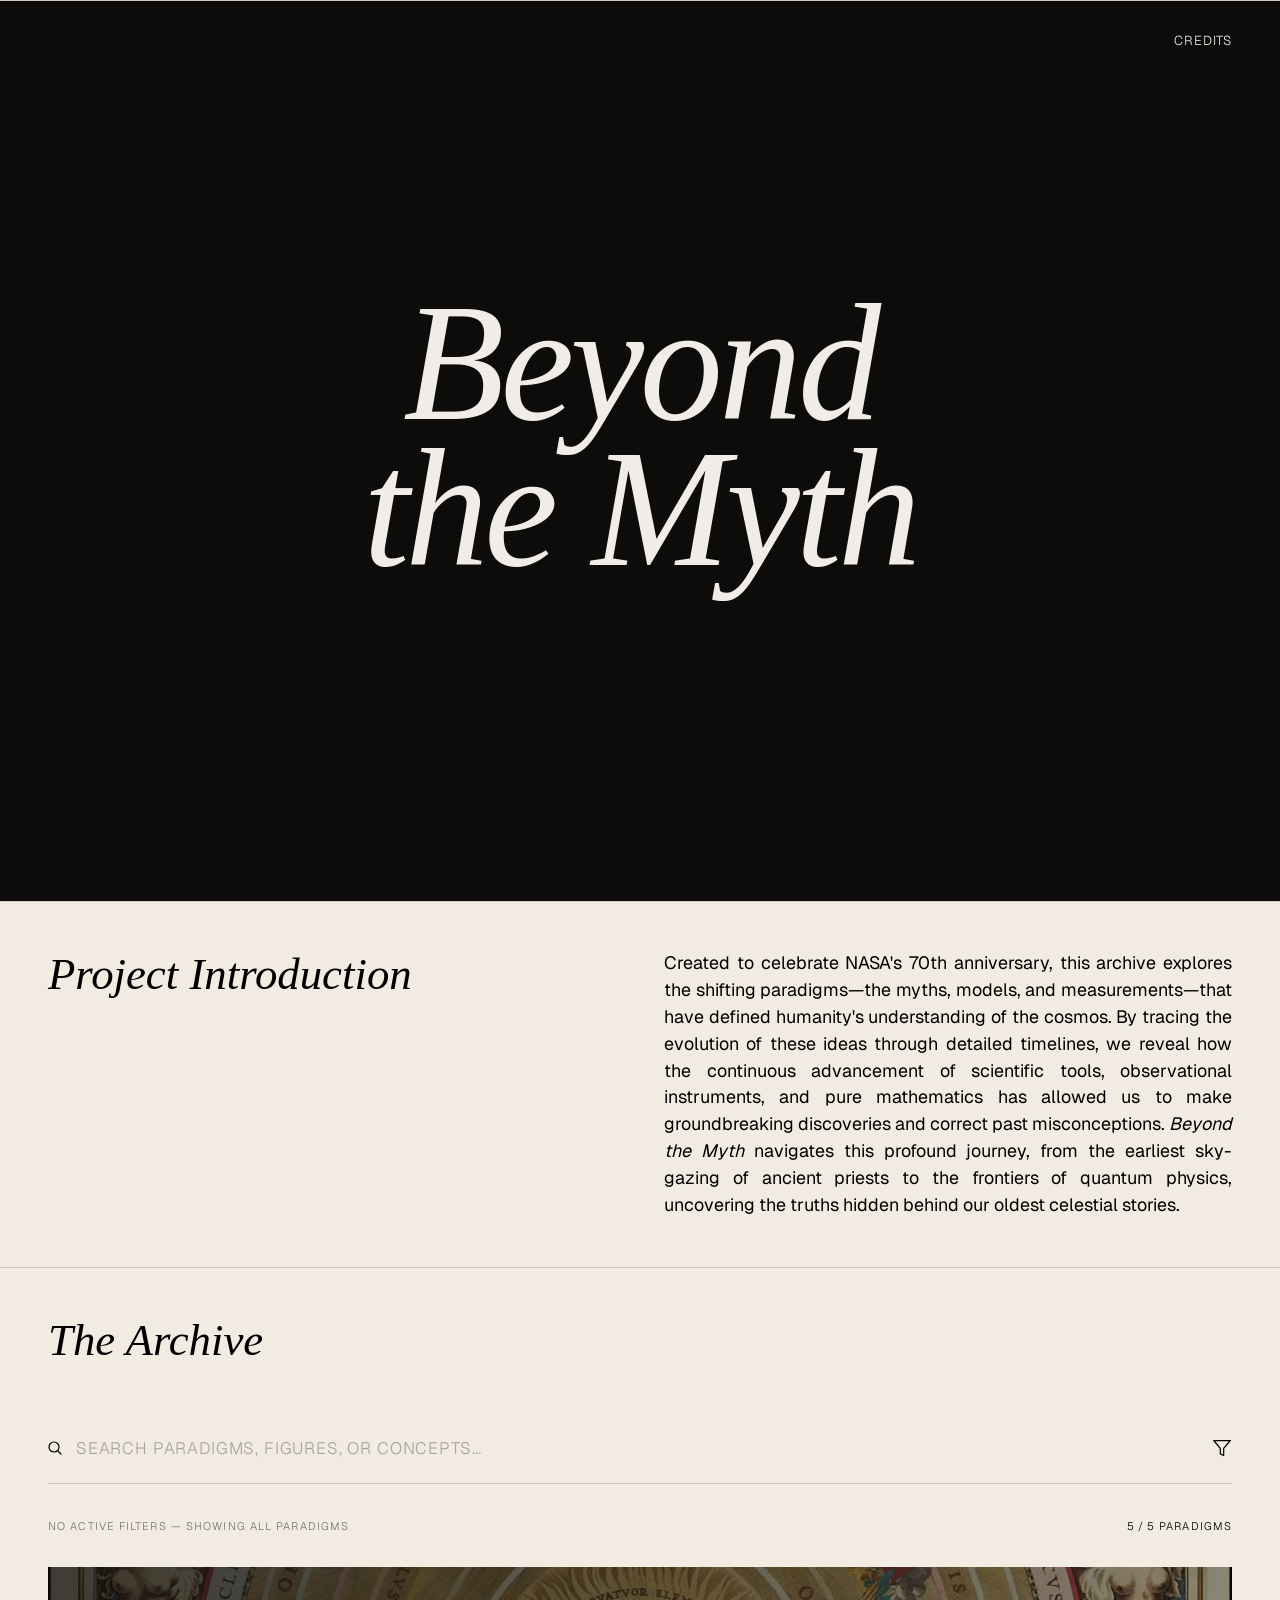
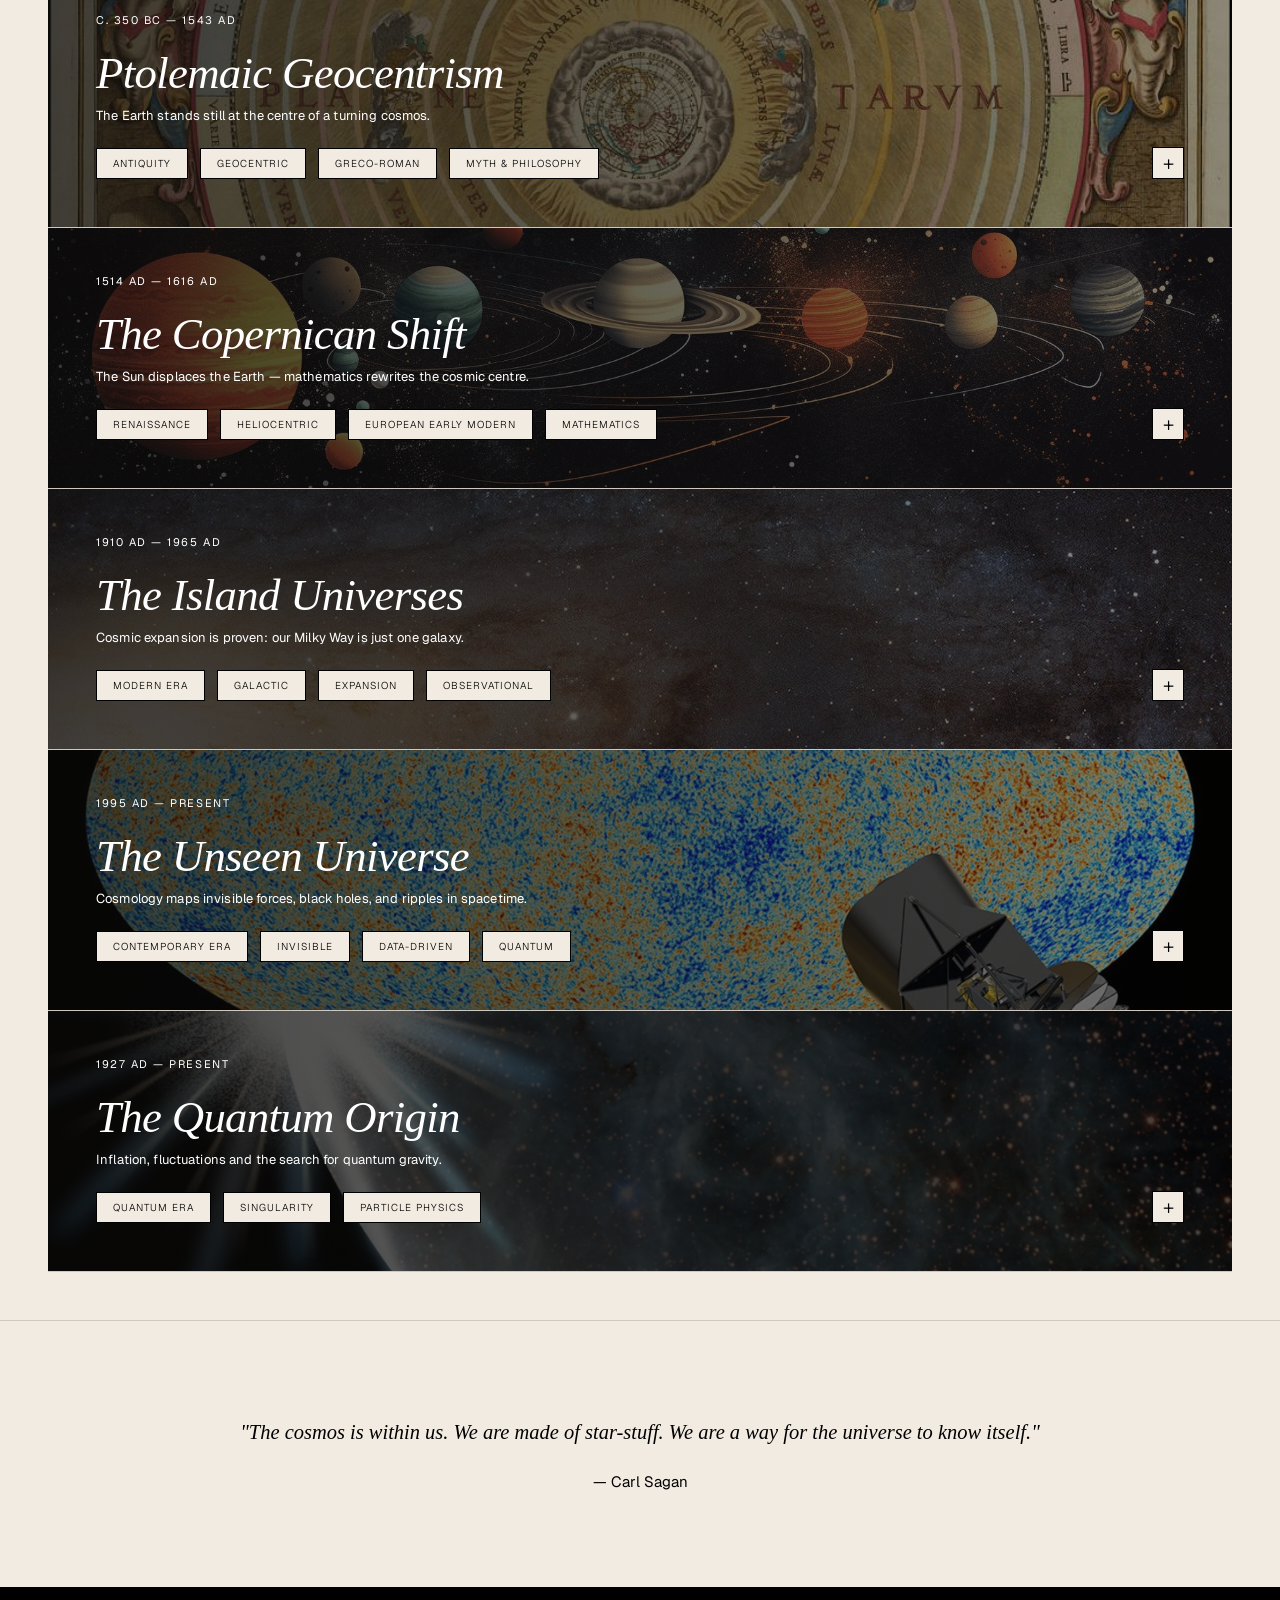
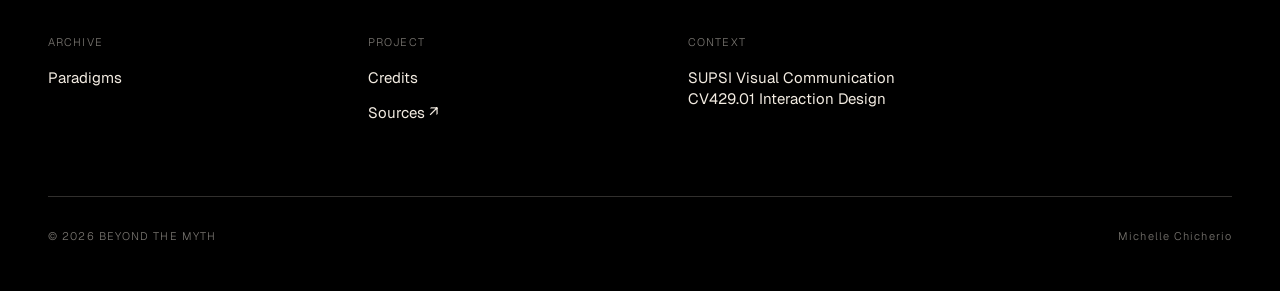
==== commit 5e790ee2: "Modifiche codice" ====
--- a/index.html
+++ b/index.html
@@ -116,8 +116,8 @@
         .cb-tags-empty { color: var(--ink); pointer-events: none; opacity: 0.5; }
 
         .tag-pill { padding: 8px 16px; border: 1px solid var(--ink); border-radius: 0; background: transparent; color: var(--ink); cursor: pointer; display: inline-flex; align-items: center; gap: var(--sp-sm); font-family: var(--sans); font-size: 10px; letter-spacing: .1em; text-transform: uppercase; font-weight: 300; line-height: 1; white-space: nowrap; height: auto; transition: background-color 0.2s, color 0.2s; }
-        .tag-pill.active, .tag-pill:hover, .p-str-tag:hover { background-color: var(--ink) !important; color: var(--bg) !important; border-color: var(--ink) !important; }
-        .tag-pill.active *, .tag-pill:hover *, .p-str-tag:hover * { color: var(--bg) !important; }
+        .tag-pill.active, .tag-pill:hover { background-color: var(--ink) !important; color: var(--bg) !important; border-color: var(--ink) !important; }
+        .tag-pill.active *, .tag-pill:hover * { color: var(--bg) !important; }
         .tag-pill .pill-x { display: inline-flex; align-items: center; justify-content: center; font-size: 10px; flex-shrink: 0; border: none; margin-left: 4px; }
 
         .cb-clear-btn { background: none; border: none; cursor: pointer; text-decoration: underline; text-underline-offset: 3px; color: var(--ink); display: none; font-family: var(--sans); font-size: 10px; letter-spacing: .1em; text-transform: uppercase; font-weight: 300; padding: 10px 0; margin-left: var(--sp-sm); white-space: nowrap; }
@@ -146,12 +146,22 @@
             font-family: var(--sans) !important; font-style: normal !important; text-transform: uppercase !important; font-weight: 300 !important; letter-spacing: .1em !important;
         }
 
+        /* TAG ESTERNI SULLA CARD: Sfondo Beige, Testo Nero */
         .p-str-tag {
-            display: inline-flex; align-items: center; justify-content: center; height: auto; padding: 8px 16px; border: 1px solid var(--ink); background-color: var(--bg); color: var(--ink) !important; font-size: 10px !important; border-radius: 0; white-space: nowrap; transition: opacity 0.2s; cursor: pointer; position: relative; z-index: 10;
+            display: inline-flex; align-items: center; justify-content: center; height: auto; 
+            padding: 8px 16px; border: 1px solid var(--ink); background-color: var(--bg); color: var(--ink) !important; 
+            font-size: 10px !important; border-radius: 0; white-space: nowrap; transition: opacity 0.2s; cursor: pointer; position: relative; z-index: 10;
         }
         .p-str-tag:hover { opacity: 0.6; }
 
-        .modal-tag, .modal-tl-tag { color: var(--ink); border-color: var(--line); pointer-events: none; }
+        /* TAG INTERNI (MODAL & TIMELINE): Sfondo Nero, Testo Beige */
+        .modal-tag, .modal-tl-tag { 
+            background-color: var(--ink) !important; 
+            color: var(--bg) !important; 
+            border: 1px solid var(--ink) !important; 
+            pointer-events: none; 
+            display: inline-block; padding: 8px 16px; font-size: 10px;
+        }
 
         .p-strip-cta { position: absolute; right: var(--m); bottom: var(--m); z-index: 3; width: 32px; height: 32px; border: 1px solid var(--ink); background: var(--bg); display: flex; align-items: center; justify-content: center; font-family: var(--sans); font-size: 20px; font-weight: 300; color: var(--ink) !important; line-height: 1; pointer-events: none; }
 
@@ -169,7 +179,6 @@
         .modal-body { padding: var(--m); display: flex; flex-direction: column; gap: 0; }
         .modal-meta { display: flex; align-items: flex-start; justify-content: space-between; gap: 32px; padding-bottom: 32px; border-bottom: 1px solid var(--line); flex-wrap: wrap; }
         .modal-tags { display: flex; flex-wrap: wrap; gap: 12px; } 
-        .modal-tag, .modal-tl-tag { display: inline-block; padding: 8px 16px; border: 1px solid var(--ink); background: transparent; color: var(--ink); font-size: 10px; pointer-events: none; }
 
         .modal-title-intro { display: grid; grid-template-columns: minmax(0, 1fr) minmax(0, 1fr); gap: var(--m); align-items: start; padding: var(--m) 0; border-bottom: 1px solid var(--line); }
         .modal-intro-text { width: 100%; display: flex; flex-direction: column; gap: 18px; padding-top: 8px; }
@@ -252,6 +261,7 @@
             .modal-bio-portrait { width: min(320px, 100%); height: auto; min-height: 0; }
             .modal-tl-content { grid-template-columns: 1fr; padding-left: 16px;} 
             .footer-grid { grid-template-columns: 1fr 1fr; gap: var(--m);}
+            .manifesto { grid-template-columns: 1fr; } 
         }
         @media (max-width: 600px) {
             .paradigm-header { height: 200px; }
@@ -260,7 +270,6 @@
             .modal-meta { flex-direction: column; gap: 16px; }
             .footer-grid { grid-template-columns: 1fr; gap: var(--m);}
             .cb-filter-grid { grid-template-columns: 1fr; }
-            .manifesto { grid-template-columns: 1fr; } 
         }
     </style>
 
@@ -479,7 +488,6 @@
                 </div>
             </div>
 
-            <!-- CONTENITORE DINAMICO PER LE FONTI IMMAGINI APA (ACCORDION) -->
             <div id="dynamic-sources-list" style="margin-top: calc(var(--m) * 1.5);">
                 <!-- JS will populate this -->
             </div>
@@ -683,7 +691,6 @@
 
     buildArchive();
 
-    /* ── DYNAMIC IMAGE SOURCES ARCHIVE BUILDER (APA FORMAT) ── */
     function buildSourcesArchive() {
         const container = document.getElementById('dynamic-sources-list');
         if (!container) return;
@@ -696,9 +703,19 @@
         function createSourceItem(url, caption, context, externalSource, apaCitation) {
             if (!url || addedUrls.has(url)) return '';
             addedUrls.add(url);
-            const linkHref = externalSource ? externalSource : url;
             
-            const citationText = apaCitation ? apaCitation : (caption || 'Archive Image');
+            let linkElement = "";
+            let linkHref = "#";
+            
+            if (!externalSource || externalSource === "Manca il link" || externalSource === "") {
+                linkElement = `<span class="t-ui" style="padding-top: 4px; opacity: 0.5;">MANCA IL LINK</span>`;
+                linkHref = url; 
+            } else {
+                linkHref = externalSource;
+                linkElement = `<a href="${externalSource}" target="_blank" class="t-ui" style="text-decoration: underline; text-underline-offset: 2px; padding-top: 4px;">VAI AL LINK DELL'IMMAGINE ↗</a>`;
+            }
+
+            const citationText = apaCitation && apaCitation !== "Manca il link" ? apaCitation : (caption || 'Archive Image');
 
             return `
                 <div class="source-item" style="display: grid; grid-template-columns: 80px 1fr; gap: 24px; align-items: start; border-bottom: 1px solid rgba(0,0,0,0.05); padding-bottom: 16px;">
@@ -708,7 +725,7 @@
                     <div style="display: flex; flex-direction: column; gap: 4px; padding-top: 2px;">
                         <span class="t-ui" style="opacity: 0.5;">${context.toUpperCase()}</span>
                         <p class="t-body" style="margin: 0; line-height: 1.4; text-transform: none;">${citationText}</p>
-                        <a href="${linkHref}" target="_blank" class="t-ui" style="text-decoration: underline; text-underline-offset: 2px; padding-top: 4px;">VIEW ORIGINAL ASSET ↗</a>
+                        ${linkElement}
                     </div>
                 </div>
             `;
@@ -774,7 +791,6 @@
 
     buildSourcesArchive();
 
-    /* ── Modals & Interazioni ── */
     function openModal(id) {
         const modal = document.getElementById(id);
         if (!modal) return;
@@ -883,7 +899,6 @@
         }
     });
 
-    /* ── Control Board (Multi-Select & Toggle) ── */
     const CB = {
         search:    document.getElementById('cb-search'),
         era:       document.getElementById('f-era'),
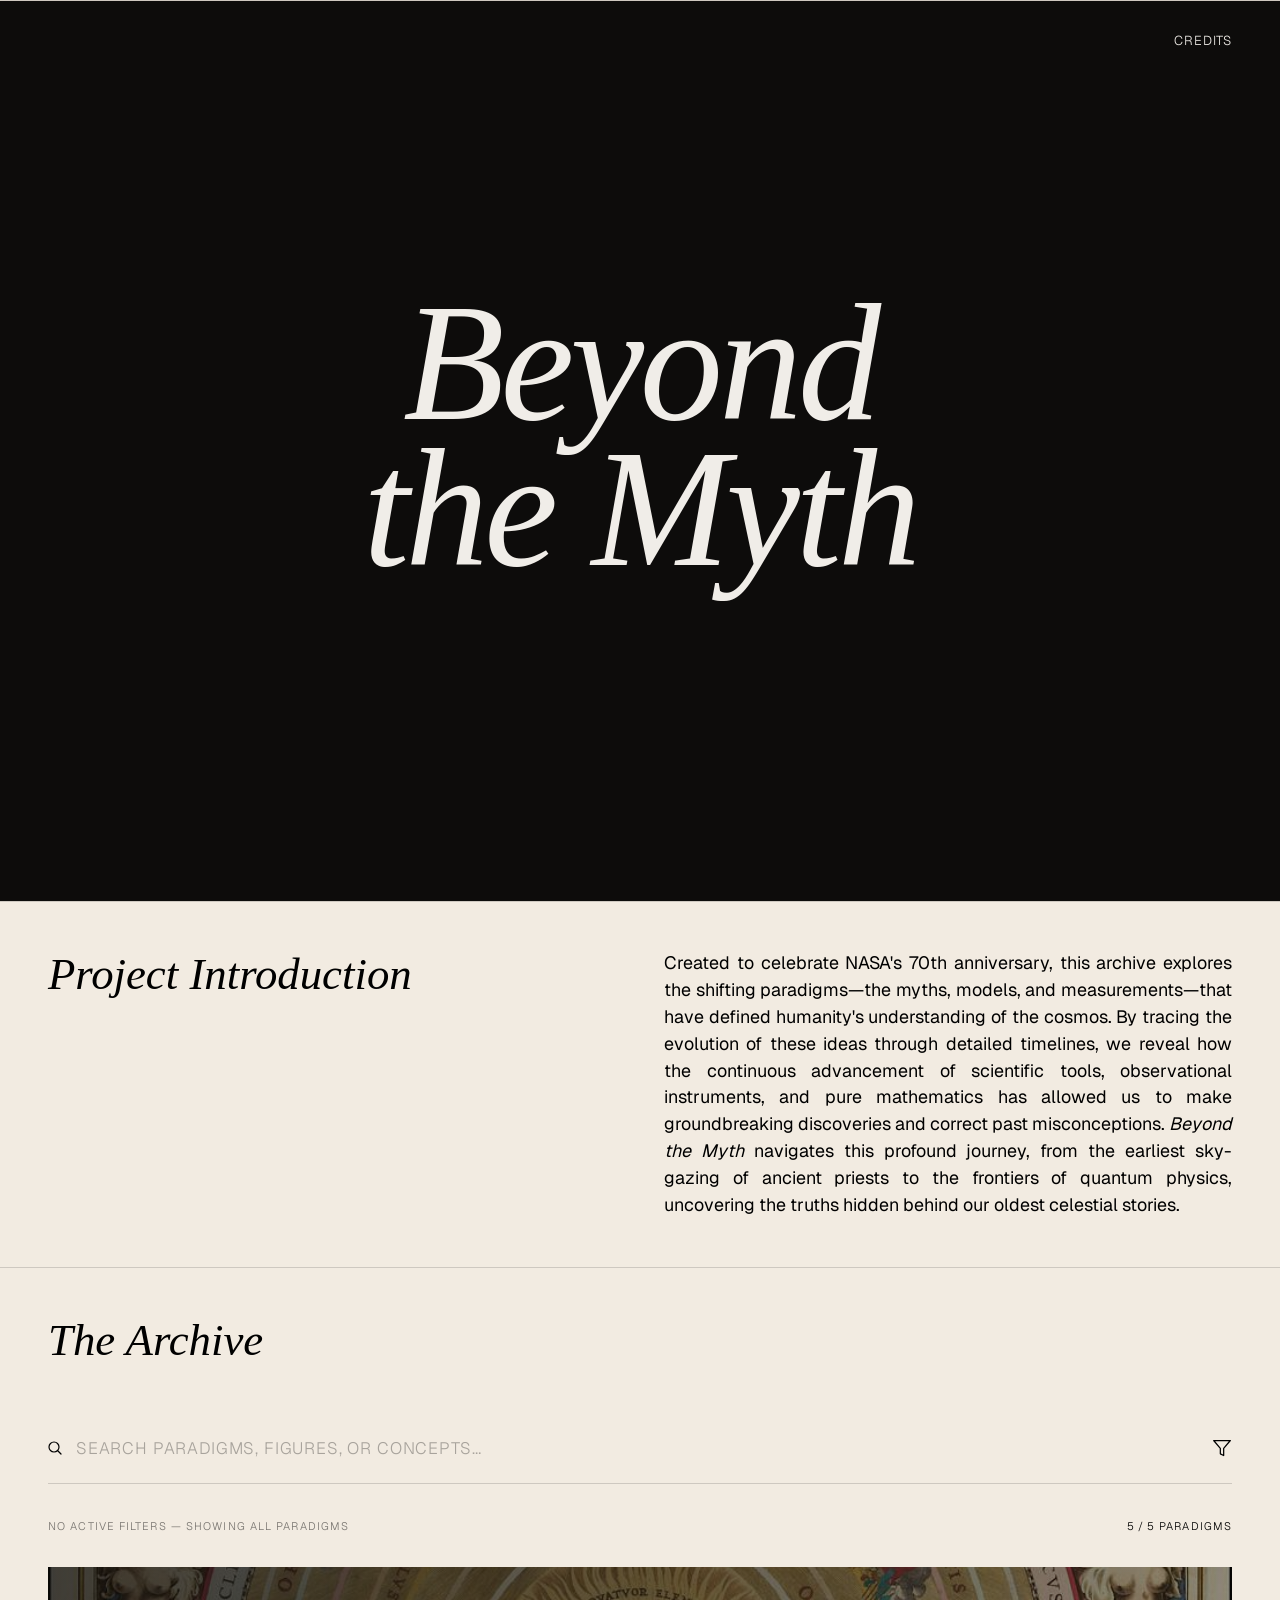
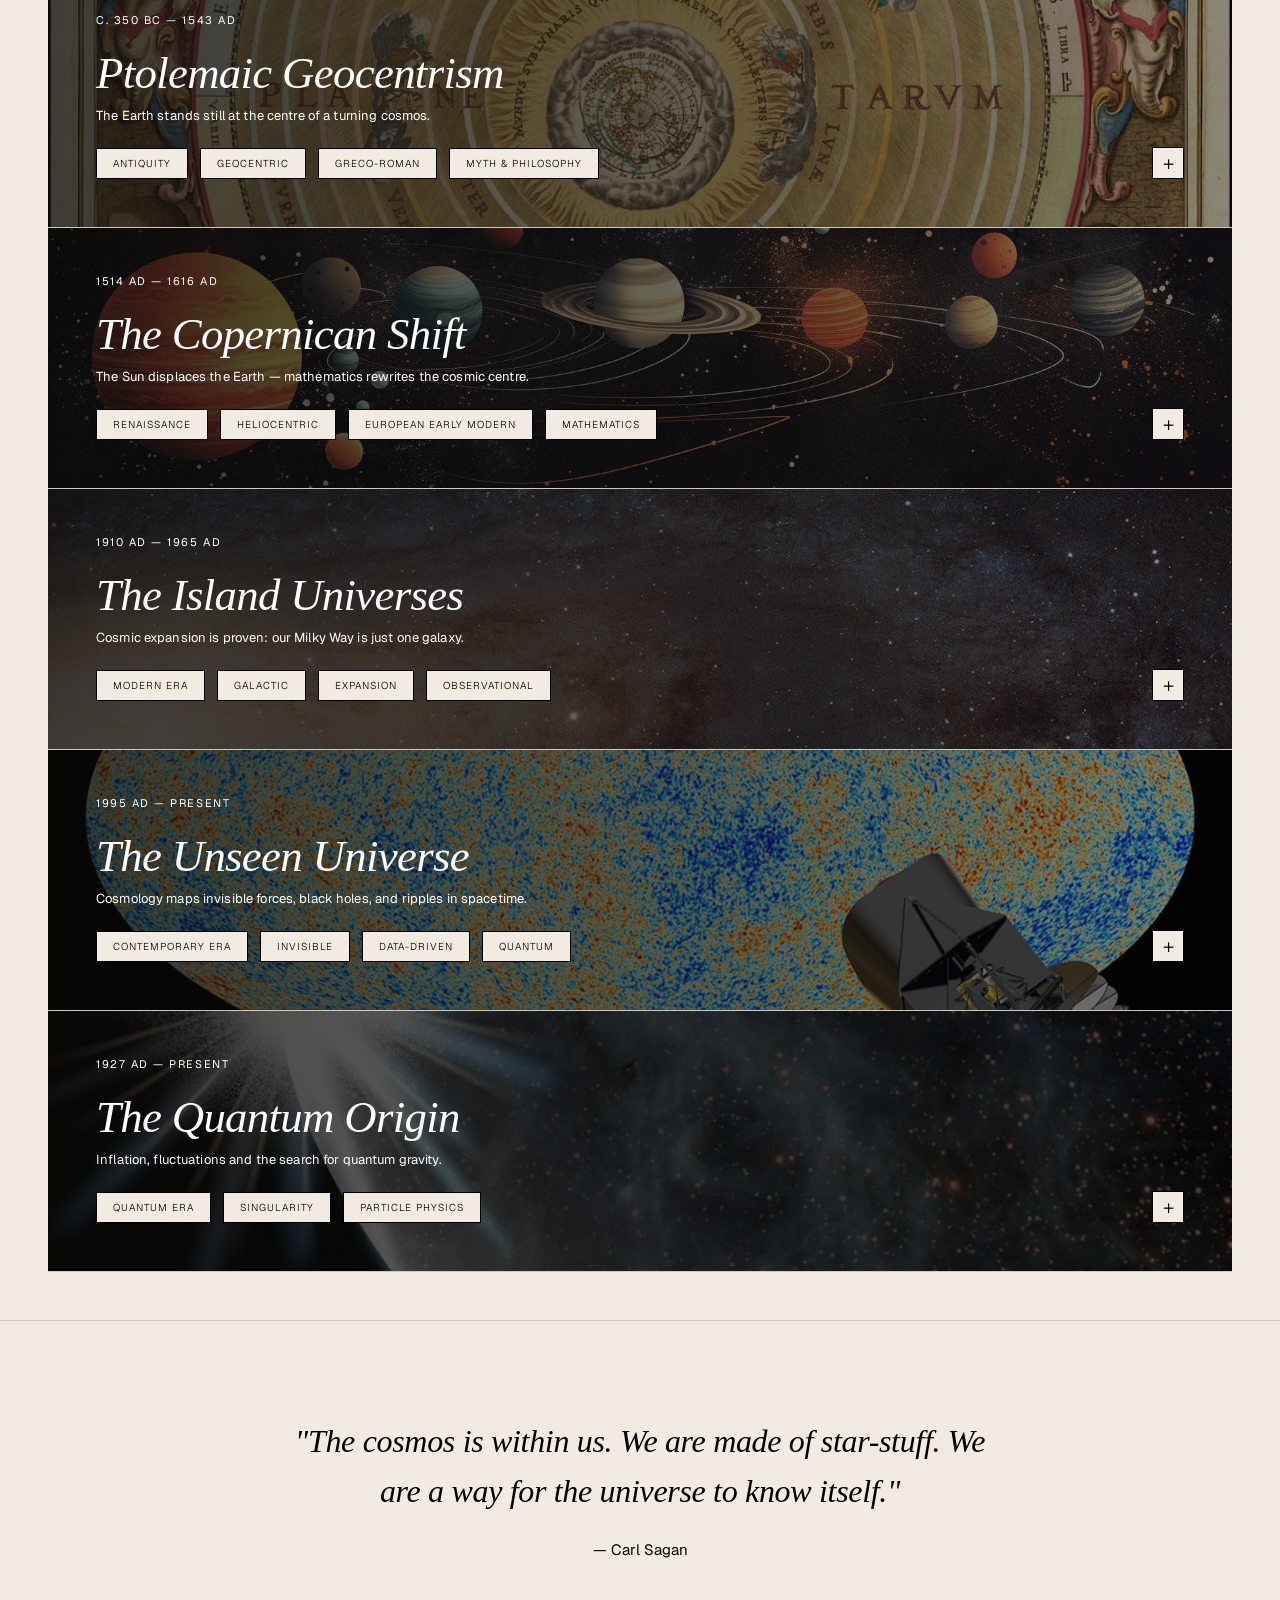
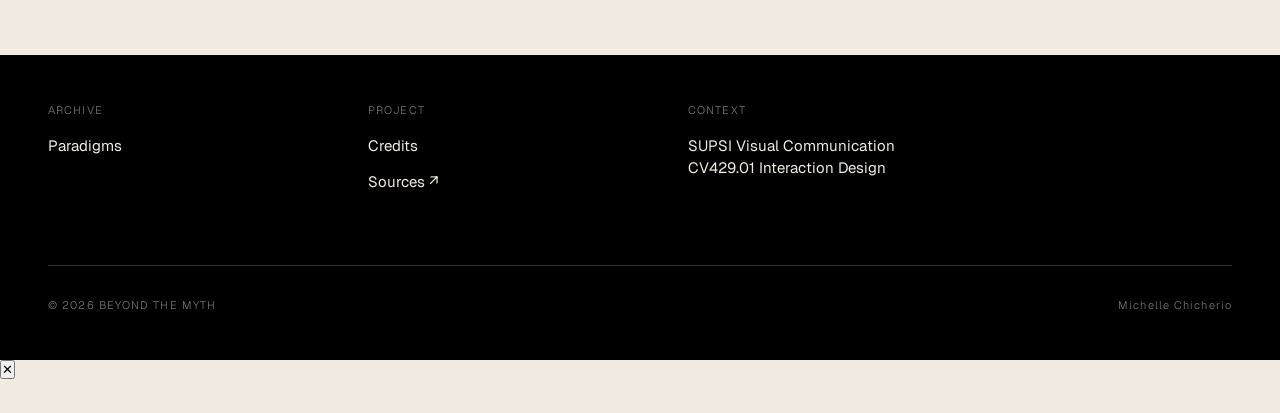
==== commit 5c0da3f1: "." ====
--- a/index.html
+++ b/index.html
@@ -8,276 +8,10 @@
     <link href="https://fonts.googleapis.com/css2?family=Geist:wght@300;400;500;600&display=swap" rel="stylesheet">
     <script src="https://code.jquery.com/jquery-3.7.1.min.js"></script>
 
-    <style>
-        * { box-sizing: border-box; margin: 0; padding: 0; }
-        html { scroll-behavior: smooth; }
-
-        :root {
-            --bg:        #F2EBE1; 
-            --ink:       #000000;
-            --line:      rgba(0, 0, 0, 0.15);
-            --ghost:     #E5DAC9; 
-            --sans:      'Geist', sans-serif;
-            --serif:     'Times New Roman', Times, serif; 
-            --m:         48px; 
-        }
-
-        body {
-            background-color: var(--bg);
-            color: var(--ink);
-            -webkit-font-smoothing: antialiased;
-            overflow-x: hidden;
-        }
-
-        @keyframes appleFadeUp {
-            0% { opacity: 0; transform: translateY(30px); }
-            100% { opacity: 1; transform: translateY(0); }
-        }
-        @keyframes appleModalOpen {
-            0% { opacity: 0; transform: scale(0.98) translateY(20px); }
-            100% { opacity: 1; transform: scale(1) translateY(0); }
-        }
-
-        .t-hero, .t-section, .t-card, .modal-title, .modal-bio-name, .archive-title {
-            font-family: var(--serif) !important;
-            font-weight: 500 !important;
-            font-style: italic !important;
-            text-transform: none !important;
-            text-wrap: pretty;
-        }
-
-        .t-hero { font-size: clamp(64px, 13vw, 210px); line-height: 0.88; letter-spacing: -0.025em; }
-        .t-section, .modal-title, .modal-bio-name { font-size: clamp(28px, 3.5vw, 52px) !important; line-height: 1.1; }
-        .t-card { font-size: clamp(22px, 2.2vw, 34px); line-height: 1.15; }
-
-        .t-body { font-family: var(--sans); font-size: 15px; line-height: 1.45; font-weight: 400; color: var(--ink); text-transform: none; text-wrap: pretty; }
-        .t-ui { font-family: var(--sans); font-size: 11px; text-transform: uppercase; font-weight: 300; letter-spacing: 0.1em; color: var(--ink); }
-        .t-ui-lg { font-family: var(--sans); font-size: 13px; text-transform: uppercase; font-weight: 300; letter-spacing: 0.08em; color: var(--ink); }
-        
-        .justified { text-align: justify; hyphens: auto; }
-        .hr { width: 100%; height: 1px; background: var(--line); border: none; margin: 0; }
-
-        /* HEADER */
-        .header {
-            position: absolute; 
-            top: 0; left: 0; right: 0; z-index: 200;
-            padding: calc(var(--m) / 1.5) var(--m); 
-            display: flex; align-items: flex-start; justify-content: flex-end; 
-            pointer-events: none; 
-        }
-        .header-nav a { 
-            pointer-events: auto; 
-            text-decoration: none; 
-            color: #F0EDE8 !important;
-            text-transform: uppercase; font-weight: 300; transition: opacity 0.2s;
-            margin-top: 6px;
-        }
-        .header-nav a:hover { opacity: 0.5; }
-
-        /* HERO & STARSHINE */
-        .hero { position: relative; width: 100%; height: 100vh; display: flex; flex-direction: column; align-items: center; justify-content: center; overflow: hidden; background: #0D0C0B; }
-        #starshine { position: absolute; top: 0; left: 0; width: 100%; height: 100%; z-index: 1; pointer-events: none; }
-        .shine { display: block; position: absolute; background: radial-gradient(circle, #F2EBE1 0%, rgba(242, 235, 225, 0) 60%); opacity: 0; border-radius: 50%; animation: glitter 5s infinite ease-in-out; }
-        .shine.small { width: 2px; height: 2px; } .shine.medium { width: 4px; height: 4px; } .shine.large { width: 6px; height: 6px; }
-        @keyframes glitter { 0% { opacity: 0; transform: scale(0.5); } 25% { opacity: 1; transform: scale(1); } 50% { opacity: 0.2; transform: scale(0.8); } 75% { opacity: 1; transform: scale(1.1); } 100% { opacity: 0; transform: scale(0.5); } }
-
-        .hero-content { position: relative; z-index: 10; text-align: center; color: #F0EDE8; pointer-events: none; transform: translateY(-5%); }
-
-        /* MANIFESTO */
-        .manifesto { padding: var(--m); display: grid; grid-template-columns: 1fr 1fr; gap: var(--m); }
-        .manifesto-label { padding-top: 0; }
-        .manifesto-text { font-family: var(--sans); font-size: clamp(16px, 1.4vw, 20px); line-height: 1.5; font-weight: 400; }
-
-        /* ARCHIVE & CONTROL BOARD */
-        .archive { padding: var(--m); }
-        .archive-title  { margin-bottom: var(--m); }
-
-        :root { --sp-sm: 8px; --sp-lg: 24px; }
-        .control-board { display: flex; flex-direction: column; }
-        
-        .cb-search-row { display: flex; align-items: center; border-bottom: 1px solid var(--line); }
-        .cb-search-input-wrap { position: relative; flex: 1; display: flex; align-items: center; }
-        .cb-search-icon { position: absolute; left: 0; color: var(--ink); pointer-events: none; display: flex; align-items: center; }
-        .cb-search-bar { width: 100%; padding: var(--sp-lg) 0 var(--sp-lg) 28px; border: none; background: transparent; outline: none; color: var(--ink); font-family: var(--sans); font-size: clamp(14px, 1.3vw, 17px); letter-spacing: .05em; font-weight: 300; }
-        .cb-search-bar::placeholder { color: var(--ink); opacity: .3; text-transform: uppercase; } 
-
-        .filter-toggle-btn { background: none; border: none; cursor: pointer; color: var(--ink); padding: var(--sp-lg) 0 var(--sp-lg) var(--sp-lg); display: flex; align-items: center; justify-content: center; }
-        .filter-toggle-btn svg { width: 20px; height: 20px; }
-
-        .filter-dropdown-wrapper { display: grid; grid-template-rows: 0fr; transition: grid-template-rows 0.4s ease; border-bottom: 1px solid transparent; }
-        .filter-dropdown-wrapper.is-open { grid-template-rows: 1fr; border-bottom: 1px solid var(--line); }
-        .filter-dropdown-inner { overflow: hidden; }
-
-        .cb-filter-grid { display: grid; grid-template-columns: repeat(3, 1fr); gap: 32px var(--m); padding: 32px 0; }
-        .cb-filter-cell { display: flex; flex-direction: column; gap: 12px; border: none; padding: 0; }
-        .cb-select { appearance: none; background: transparent; border: 1px solid var(--ink); border-radius: 0; padding: 12px 36px 12px 16px; color: var(--ink); cursor: pointer; font-family: var(--sans); font-size: 10px; letter-spacing: .09em; text-transform: uppercase; font-weight: 300; background-image: url('data:image/svg+xml;utf8,<svg width="9" height="5" viewBox="0 0 9 5" fill="none" xmlns="http://www.w3.org/2000/svg"><path d="M1 1L4.5 4.5L8 1" stroke="%23000000" stroke-width="1.1"/></svg>'); background-repeat: no-repeat; background-position: right 14px center; width: 100%; max-width: 100%; }
-
-        .cb-tags-row { display: flex; flex-wrap: wrap; align-items: center; gap: var(--sp-sm); padding: var(--sp-lg) 0; min-height: calc(var(--sp-lg) * 3); }
-        .cb-tags-empty { color: var(--ink); pointer-events: none; opacity: 0.5; }
-
-        .tag-pill { padding: 8px 16px; border: 1px solid var(--ink); border-radius: 0; background: transparent; color: var(--ink); cursor: pointer; display: inline-flex; align-items: center; gap: var(--sp-sm); font-family: var(--sans); font-size: 10px; letter-spacing: .1em; text-transform: uppercase; font-weight: 300; line-height: 1; white-space: nowrap; height: auto; transition: background-color 0.2s, color 0.2s; }
-        .tag-pill.active, .tag-pill:hover { background-color: var(--ink) !important; color: var(--bg) !important; border-color: var(--ink) !important; }
-        .tag-pill.active *, .tag-pill:hover * { color: var(--bg) !important; }
-        .tag-pill .pill-x { display: inline-flex; align-items: center; justify-content: center; font-size: 10px; flex-shrink: 0; border: none; margin-left: 4px; }
-
-        .cb-clear-btn { background: none; border: none; cursor: pointer; text-decoration: underline; text-underline-offset: 3px; color: var(--ink); display: none; font-family: var(--sans); font-size: 10px; letter-spacing: .1em; text-transform: uppercase; font-weight: 300; padding: 10px 0; margin-left: var(--sp-sm); white-space: nowrap; }
-        .cb-results-count { margin-left: auto; color: var(--ink); padding: 10px 0; white-space: nowrap; }
-
-        /* PARADIGM LIST E CARD */
-        .paradigm-list { padding: 0; }
-        .no-results { display: none; padding: var(--m); }
-
-        .paradigm-row { position: relative; opacity: 0; animation: appleFadeUp 0.8s cubic-bezier(0.16, 1, 0.3, 1) forwards; }
-        .paradigm-header { position: relative; width: 100%; height: 260px; cursor: pointer; overflow: hidden; }
-
-        .p-strip-img { position: absolute; inset: 0; width: 100%; height: 100%; object-fit: cover; object-position: center; filter: grayscale(10%) brightness(.72); display: block; }
-        .p-strip-scrim { position: absolute; inset: 0; background: linear-gradient(to right, rgba(10,9,8,.68) 0%, rgba(10,9,8,.45) 55%, rgba(10,9,8,.22) 100%); }
-        .p-strip-body { position: absolute; inset: 0; padding: var(--m); display: flex; flex-direction: column; justify-content: space-between; color: #ffffff; }
-
-        .p-strip-dates { display: block; font-family: var(--sans); font-size: 11px; letter-spacing: .14em; text-transform: uppercase; font-weight: 400; color: #ffffff; line-height: 1; }
-        .p-strip-centre { display: flex; flex-direction: column; gap: 8px; }
-        
-        .p-strip-title { font-family: var(--serif); font-size: clamp(28px, 3.5vw, 52px) !important; font-weight: 500; font-style: italic; line-height: 1.1; letter-spacing: -.015em; color: #ffffff; text-transform: none; }
-        .p-strip-sub { font-family: var(--sans); font-size: 13px; font-weight: 400; letter-spacing: .01em; line-height: 1.5; color: #ffffff; max-width: 560px; text-transform: none; text-wrap: pretty; }
-
-        .p-strip-tags { display: flex; flex-wrap: wrap; gap: 12px; padding-right: 50px; align-items: center; } 
-        
-        .p-str-tag, .modal-tag, .modal-tl-tag {
-            font-family: var(--sans) !important; font-style: normal !important; text-transform: uppercase !important; font-weight: 300 !important; letter-spacing: .1em !important;
-        }
-
-        /* TAG ESTERNI SULLA CARD: Sfondo Beige, Testo Nero */
-        .p-str-tag {
-            display: inline-flex; align-items: center; justify-content: center; height: auto; 
-            padding: 8px 16px; border: 1px solid var(--ink); background-color: var(--bg); color: var(--ink) !important; 
-            font-size: 10px !important; border-radius: 0; white-space: nowrap; transition: opacity 0.2s; cursor: pointer; position: relative; z-index: 10;
-        }
-        .p-str-tag:hover { opacity: 0.6; }
-
-        /* TAG INTERNI (MODAL & TIMELINE): Sfondo Nero, Testo Beige */
-        .modal-tag, .modal-tl-tag { 
-            background-color: var(--ink) !important; 
-            color: var(--bg) !important; 
-            border: 1px solid var(--ink) !important; 
-            pointer-events: none; 
-            display: inline-block; padding: 8px 16px; font-size: 10px;
-        }
-
-        .p-strip-cta { position: absolute; right: var(--m); bottom: var(--m); z-index: 3; width: 32px; height: 32px; border: 1px solid var(--ink); background: var(--bg); display: flex; align-items: center; justify-content: center; font-family: var(--sans); font-size: 20px; font-weight: 300; color: var(--ink) !important; line-height: 1; pointer-events: none; }
-
-        /* PARADIGM MODAL */
-        .paradigm-modal-backdrop { display: none; position: fixed; inset: 0; z-index: 500; background: rgba(10,9,8,.82); backdrop-filter: blur(8px); -webkit-backdrop-filter: blur(8px); }
-        .paradigm-modal-backdrop.is-open { display: flex; align-items: center; justify-content: center; overflow: hidden; padding: var(--m); }
-
-        .paradigm-modal { position: relative; background: var(--bg); width: min(1320px, calc(100vw - (var(--m) * 2))); max-height: calc(100vh - (var(--m) * 2)); margin: 0; overflow-y: auto; overflow-x: hidden; box-shadow: 0 24px 80px rgba(0,0,0,.28); opacity: 0; }
-        .paradigm-modal-backdrop.is-open .paradigm-modal { animation: appleModalOpen 0.6s cubic-bezier(0.16, 1, 0.3, 1) forwards; }
-
-        .modal-cover { position: relative; width: 100%; height: 420px; overflow: hidden; }
-        .modal-cover-img { width: 100%; height: 100%; object-fit: cover; object-position: center; display: block; transform: scale(1.05); }
-        .modal-close { position: absolute; top: calc(var(--m) / 2); right: calc(var(--m) / 2); z-index: 10; width: 40px; height: 40px; background: rgba(242, 235, 225, 0.92); border: 1px solid rgba(26,26,26,.15); display: flex; align-items: center; justify-content: center; cursor: pointer; }
-
-        .modal-body { padding: var(--m); display: flex; flex-direction: column; gap: 0; }
-        .modal-meta { display: flex; align-items: flex-start; justify-content: space-between; gap: 32px; padding-bottom: 32px; border-bottom: 1px solid var(--line); flex-wrap: wrap; }
-        .modal-tags { display: flex; flex-wrap: wrap; gap: 12px; } 
-
-        .modal-title-intro { display: grid; grid-template-columns: minmax(0, 1fr) minmax(0, 1fr); gap: var(--m); align-items: start; padding: var(--m) 0; border-bottom: 1px solid var(--line); }
-        .modal-intro-text { width: 100%; display: flex; flex-direction: column; gap: 18px; padding-top: 8px; }
-
-        .modal-bio { display: grid; grid-template-columns: 1fr 1fr; gap: var(--m); padding: var(--m) 0; border-bottom: 1px solid var(--line); align-items: start; }
-        .modal-bio-portrait { width: 100%; height: 100%; min-height: 420px; aspect-ratio: 4/5; background: var(--ghost); overflow: hidden; display: flex; align-items: center; justify-content: center; align-self: stretch; }
-        .modal-bio-portrait img { width: 100%; height: 100%; object-fit: cover; object-position: center; filter: grayscale(20%); display: block; }
-        .modal-bio-text { display: flex; flex-direction: column; justify-content: flex-start; gap: 24px; } 
-        .modal-bio-grid { display: flex; flex-direction: column; width: 100%; }
-        .bio-row { display: flex; justify-content: space-between; align-items: center; border-bottom: 1px solid var(--line); padding: 20px 0; }
-        .bio-row:first-child { border-top: 1px solid var(--line); }
-        .modal-bio-grid dt { font-family: var(--sans); font-weight: 500; font-size: 16px; margin: 0; text-transform: none; }
-        .modal-bio-grid dd { font-family: var(--sans); font-size: 16px; margin: 0; text-align: right; text-transform: none; }
-        .modal-bio-name { margin-top: -0.15em; line-height: 1; margin-bottom: 0; }
-
-        .modal-era-quote { padding: var(--m) 0; border-bottom: 1px solid var(--line); text-align: center; }
-        .modal-era-close-quote { padding: var(--m) 0 0 0; border-bottom: none; text-align: center; }
-        .modal-quote-label { font-family: var(--sans); font-size: 11px; letter-spacing: .14em; text-transform: uppercase; font-weight: 300; margin-bottom: 24px; color: var(--ink); }
-        .modal-quote-text { font-family: var(--serif); font-size: clamp(22px, 2.5vw, 32px); font-weight: 500; font-style: italic; line-height: 1.55; letter-spacing: -.01em; max-width: 720px; margin: 0 auto; text-transform: none;}
-        .modal-quote-attr { font-family: var(--sans); font-size: 13px; font-weight: 300; margin-top: 16px; letter-spacing: .04em; text-transform: none; }
-
-        /* TIMELINE */
-        .modal-timeline { padding: var(--m) 0; border-bottom: 1px solid var(--line); }
-        .modal-timeline-title { margin-bottom: var(--m); text-align: left; } 
-        .modal-tl-items { display: flex; flex-direction: column; gap: 40px; position: relative; }
-        .modal-tl-items::before { content: ''; position: absolute; left: 4px; top: 0; bottom: 0; width: 1px; background: var(--line); z-index: 0; }
-        .modal-tl-item { position: relative; display: flex; flex-direction: column; gap: 24px; }
-        .tl-date-row { display: flex; align-items: center; gap: 16px; position: relative; z-index: 2;}
-        .modal-tl-dot { width: 9px; height: 9px; border-radius: 50%; background: var(--ink); position: relative; z-index: 2; display: flex; align-items: center; justify-content: center; }
-        .modal-tl-dot::after { content: ''; width: 4px; height: 4px; border-radius: 50%; background: var(--bg); }
-        .modal-tl-date { font-family: var(--sans); font-size: 13px; letter-spacing: .07em; font-weight: 500; background-color: var(--bg); padding: 4px 8px; z-index: 2; white-space: nowrap; text-transform: uppercase; }
-        .modal-tl-content { display: grid; grid-template-columns: 1fr 1fr; gap: 40px; align-items: start; padding-left: 36px; }
-        .modal-tl-text-wrap { display: flex; flex-direction: column; }
-        
-        .modal-tl-event { font-family: var(--serif); font-size: 24px; font-weight: 600 !important; line-height: 1.2; margin-bottom: 16px; text-transform: none; font-style: normal; }
-        .modal-tl-desc { margin-bottom: 24px; text-align: justify; text-transform: none; }
-        .modal-tl-tags { display: flex; flex-wrap: wrap; gap: 12px; }
-        .modal-tl-thumb { width: 100%; height: auto; max-height: 360px; object-fit: contain; object-position: center; border-radius: 0; background: var(--ghost); cursor: zoom-in; }
-
-        /* ACCORDION PER LE FONTI */
-        .source-accordion { border-bottom: 1px solid var(--line); }
-        .source-accordion:first-child { border-top: 1px solid var(--line); }
-        .source-accordion-header { width: 100%; text-align: left; padding: 24px 0; background: none; border: none; display: flex; justify-content: space-between; align-items: center; cursor: pointer; font-family: var(--sans); font-size: 14px; letter-spacing: 0.1em; text-transform: uppercase; color: var(--ink); font-weight: 400; }
-        .source-accordion-body { padding-bottom: 24px; display: none; flex-direction: column; gap: 24px; }
-        .source-accordion.is-open .source-accordion-body { display: flex; }
-        .source-accordion.is-open .source-accordion-header { font-weight: 500; }
-        .source-accordion-icon { font-size: 18px; font-weight: 300; transition: transform 0.3s; }
-        .source-accordion.is-open .source-accordion-icon { transform: rotate(45deg); }
-
-        /* CLOSING QUOTE */
-        .closing-quote { padding: calc(var(--m) * 2) var(--m); display: flex; flex-direction: column; align-items: center; justify-content: center; text-align: center; }
-        .closing-quote-text { font-family: var(--serif); font-size: clamp(18px, 1.6vw, 24px); font-weight: 500; line-height: 1.5; max-width: 900px; text-transform: none; font-style: italic; }
-        .closing-quote-author { font-family: var(--sans); font-size: 15px; margin-top: 24px; text-transform: none; }
-
-        /* FOOTER */
-        .footer { padding: var(--m); background-color: var(--ink); color: var(--bg); }
-        .footer-grid { display: grid; grid-template-columns: 1fr 1fr 2fr; gap: var(--m); margin-bottom: calc(var(--m) * 1.5); }
-        .footer-col { display: flex; flex-direction: column; gap: 14px; }
-        .footer-col a { text-decoration: none; color: var(--bg); }
-        .footer .t-body, .footer .t-ui { color: var(--bg) !important; }
-        .footer-label { opacity: 0.5; margin-bottom: 4px; }
-        .footer-bottom { display: flex; justify-content: space-between; align-items: center; padding-top: 32px; border-top: 1px solid rgba(242, 235, 225, 0.2); flex-wrap: wrap; gap: 20px; }
-        .footer-bottom .t-ui { opacity: 0.5; }
-
-        /* LIGHTBOX IMMAGINI */
-        .image-lightbox { position: fixed; inset: 0; z-index: 1000; display: none; align-items: center; justify-content: center; }
-        .image-lightbox.is-open { display: flex; }
-        .lightbox-overlay { position: absolute; inset: 0; background: rgba(10,9,8,.9); backdrop-filter: blur(10px); -webkit-backdrop-filter: blur(10px); }
-        .lightbox-content { position: relative; z-index: 1001; max-width: 90vw; max-height: 90vh; display: flex; flex-direction: column; gap: 16px; }
-        .lightbox-content img { max-width: 100%; max-height: 80vh; object-fit: contain; box-shadow: 0 10px 30px rgba(0,0,0,0.5); }
-        .lightbox-caption { color: #ffffff !important; text-align: center; font-family: var(--sans); font-size: 14px; margin-top: 8px; text-transform: none; }
-        .lightbox-close { position: absolute; top: 20px; right: 20px; z-index: 1002; width: 44px; height: 44px; background: transparent; border: 1px solid rgba(255,255,255,0.3); color: #ffffff; font-size: 20px; display: flex; align-items: center; justify-content: center; cursor: pointer; border-radius: 50%; }
-
-        @media (max-width: 960px) {
-            :root { --m: 24px; } 
-            .paradigm-header { height: 220px; }
-            .modal-cover { height: 280px; }
-            .modal-title-intro { grid-template-columns: 1fr; gap: var(--m); padding: var(--m) 0; }
-            .modal-bio { grid-template-columns: 1fr; }
-            .modal-bio-portrait { width: min(320px, 100%); height: auto; min-height: 0; }
-            .modal-tl-content { grid-template-columns: 1fr; padding-left: 16px;} 
-            .footer-grid { grid-template-columns: 1fr 1fr; gap: var(--m);}
-            .manifesto { grid-template-columns: 1fr; } 
-        }
-        @media (max-width: 600px) {
-            .paradigm-header { height: 200px; }
-            .p-strip-title { font-size: clamp(20px, 5.5vw, 28px); }
-            .modal-cover { height: 220px; }
-            .modal-meta { flex-direction: column; gap: 16px; }
-            .footer-grid { grid-template-columns: 1fr; gap: var(--m);}
-            .cb-filter-grid { grid-template-columns: 1fr; }
-        }
-    </style>
-
-    <script src="paradigmsapi.js"></script>
+    <link rel="stylesheet" href="assets/style/style.css">
 </head>
 <body>
 
-<!-- HEADER (SOLO CREDITS A DESTRA IN ALTO) -->
 <header class="header" id="site-header">
     <nav class="header-nav t-ui-lg">
         <a href="#" onclick="event.preventDefault(); openModal('modal-credits');">CREDITS</a>
@@ -286,7 +20,6 @@
 
 <hr class="hr">
 
-<!-- HERO -->
 <section class="hero">
     <div id="starshine"><div class="template shine"></div></div>
     <div class="hero-content">
@@ -296,7 +29,6 @@
 
 <hr class="hr">
 
-<!-- MANIFESTO -->
 <div class="manifesto">
     <div class="manifesto-label">
         <h2 class="t-section">Project Introduction</h2>
@@ -308,7 +40,6 @@
 
 <hr class="hr">
 
-<!-- ARCHIVE -->
 <section class="archive" id="archive-section">
     <h2 class="t-section archive-title">The Archive</h2>
     <div class="control-board" role="search" aria-label="Archive filter controls">
@@ -433,7 +164,6 @@
     <p class="closing-quote-author">— Carl Sagan</p>
 </section>
 
-<!-- FOOTER -->
 <footer class="footer">
     <div class="footer-grid">
         <div class="footer-col">
@@ -489,8 +219,7 @@
             </div>
 
             <div id="dynamic-sources-list" style="margin-top: calc(var(--m) * 1.5);">
-                <!-- JS will populate this -->
-            </div>
+                </div>
 
         </div>
     </div>
@@ -505,553 +234,7 @@
     </div>
 </div>
 
-<script>
-document.addEventListener('DOMContentLoaded', function() {
-
-    if (typeof archiveData === 'undefined' || !archiveData.paradigms) {
-        document.getElementById('paradigm-list-container').innerHTML = `
-            <div style="padding: var(--m); border: 1px solid red; background: rgba(255,0,0,0.1); text-align: center;">
-                <h3 class="t-section" style="color: red; margin-bottom: 16px; text-transform: none;">Errore di caricamento API</h3>
-                <p class="t-body">Il file <strong>paradigmsapi.js</strong> non è stato trovato o contiene un errore di sintassi.</p>
-            </div>
-        `;
-        return;
-    }
-
-    var body     = $('#starshine'),
-        template = $('.template.shine'),
-        stars    = 500,
-        sparkle  = 20;
-    var size = 'small';
-    var createStar = function() {
-        template.clone().removeClass('template').css({
-            top:  (Math.random() * 100) + '%', left: (Math.random() * 100) + '%', animationDelay: (Math.random() * sparkle) + 's'
-        }).addClass(size).appendTo(body);
-    };
-    for (var i = 0; i < stars; i++) {
-        size = (i % 2 === 0) ? 'small' : (i % 3 === 0 ? 'medium' : 'large');
-        createStar();
-    }
-
-    const formatOrphans = (str) => {
-        if (!str) return str;
-        return str.replace('measurable: from', 'measurable:&nbsp;from');
-    };
-
-    function buildArchive() {
-        const listContainer = document.getElementById('paradigm-list-container');
-        listContainer.innerHTML = '<div class="no-results t-ui" id="no-results" style="display: none; padding: var(--m);">NO PARADIGMS MATCH YOUR CURRENT FILTERS.</div>';
-
-        archiveData.paradigms.forEach((p, index) => {
-            const meta = p.metadata || {};
-            const cover = p.overview || p.cover || {};
-            const modalData = p.modal || {};
-
-            const dateRange = cover.dateRange || cover.date || "UNKNOWN DATE";
-            const title = cover.title || "UNTITLED PARADIGM";
-            const subtitle = formatOrphans(cover.subtitle || "");
-            const thumbUrl = cover.thumbnailUrl || cover.image || "";
-            const tagsArray = cover.previewTags || cover.tags || [];
-            
-            const row = document.createElement('article');
-            row.className = 'paradigm-row';
-            row.style.animationDelay = `${index * 0.15}s`; 
-            row.setAttribute('data-era', meta.era || "");
-            row.setAttribute('data-tradition', meta.tradition || "");
-            row.setAttribute('data-scale', meta.scale || "");
-            row.setAttribute('data-structure', meta.structure || "");
-            row.setAttribute('data-dynamics', meta.dynamics || "");
-            row.setAttribute('data-method', meta.method || "");
-            
-            const searchDataStr = (meta.searchTerms || meta.searchKeywords || "") + " " + tagsArray.join(" ");
-            row.setAttribute('data-search', searchDataStr);
-            row.setAttribute('data-modal', p.id);
-
-            let tagsHtml = tagsArray.map(tag => `<button type="button" class="p-str-tag" data-tag="${tag}">${tag}</button>`).join('');
-
-            row.innerHTML = `
-                <div class="paradigm-header" aria-haspopup="dialog">
-                    <img class="p-strip-img" src="${thumbUrl}" alt="" loading="lazy">
-                    <div class="p-strip-scrim"></div>
-                    <div class="p-strip-body">
-                        <span class="p-strip-dates">${dateRange}</span>
-                        <div class="p-strip-centre">
-                            <h3 class="p-strip-title">${title}</h3>
-                            <p class="p-strip-sub">${subtitle}</p>
-                        </div>
-                        <div class="p-strip-tags">${tagsHtml}</div>
-                    </div>
-                    <div class="p-strip-cta">+</div>
-                </div>
-            `;
-            listContainer.appendChild(row);
-
-            const hr = document.createElement('hr');
-            hr.className = 'hr paradigm-divider';
-            listContainer.appendChild(hr);
-
-            const creator = archiveData.figures?.find(f => f.id === modalData.creatorId) || {};
-
-            let timelineHtml = '';
-            if(modalData.timeline) {
-                timelineHtml = modalData.timeline.map(tl => {
-                    const thumb = tl.imageUrl || tl.thumb || "";
-                    const caption = tl.imageCaption || tl.caption || "";
-                    return `
-                    <div class="modal-tl-item">
-                        <div class="tl-date-row"><div class="modal-tl-dot"></div><span class="modal-tl-date">${tl.date || ''}</span></div>
-                        <div class="modal-tl-content">
-                            <div class="modal-tl-text-wrap">
-                                <p class="modal-tl-event">${tl.title || ''}</p>
-                                <p class="modal-tl-desc t-body justified">${tl.description || ''}</p>
-                                <div class="modal-tl-tags">
-                                    ${(tl.tags || []).map(t => `<span class="modal-tl-tag">${t}</span>`).join('')}
-                                </div>
-                            </div>
-                            <img class="modal-tl-thumb" src="${thumb}" alt="${tl.title}" data-caption="${caption}">
-                        </div>
-                    </div>
-                `}).join('');
-            }
-
-            let introHtml = '';
-            if(modalData.introText) {
-                introHtml = modalData.introText.map(text => `<p class="t-body justified">${text}</p>`).join('');
-            }
-
-            const startQuoteLabel = modalData.startQuote?.label || modalData.quotes?.start?.label || '';
-            const startQuoteText = modalData.startQuote?.text || modalData.quotes?.start?.text || '';
-            const startQuoteAuthor = modalData.startQuote?.author || modalData.quotes?.start?.author || '';
-
-            const endQuoteLabel = modalData.endQuote?.label || modalData.quotes?.end?.label || '';
-            const endQuoteText = modalData.endQuote?.text || modalData.quotes?.end?.text || '';
-            const endQuoteAuthor = modalData.endQuote?.author || modalData.quotes?.end?.author || '';
-
-            const modal = document.createElement('div');
-            modal.className = 'paradigm-modal-backdrop';
-            modal.id = p.id;
-            modal.setAttribute('role', 'dialog');
-            modal.setAttribute('aria-modal', 'true');
-
-            modal.innerHTML = `
-                <div class="paradigm-modal">
-                    <div class="modal-cover">
-                        <img class="modal-cover-img" src="${modalData.coverUrl || modalData.coverImage || ""}" alt="${title}">
-                        <button class="modal-close" aria-label="Close">
-                            <svg width="14" height="14" viewBox="0 0 14 14" fill="none"><path d="M1 1L13 13M13 1L1 13" stroke="#1A1A1A" stroke-width="1.4"/></svg>
-                        </button>
-                    </div>
-                    <div class="modal-body">
-                        <div class="modal-meta">
-                            <span class="t-ui modal-dates">${dateRange}</span>
-                            <div class="modal-tags">
-                                ${tagsArray.map(t => `<span class="modal-tag">${t}</span>`).join('')}
-                            </div>
-                        </div>
-                        <div class="modal-title-intro">
-                            <h2 class="modal-title">${title}</h2>
-                            <div class="modal-intro">
-                                <div class="modal-intro-text">${introHtml}</div>
-                            </div>
-                        </div>
-                        <div class="modal-bio">
-                            <div class="modal-bio-text">
-                                <h3 class="t-section modal-bio-name">${creator.name || ''}</h3>
-                                <dl class="modal-bio-grid">
-                                    <div class="bio-row"><dt>Born</dt><dd>${creator.born || ''}</dd></div>
-                                    <div class="bio-row"><dt>Died</dt><dd>${creator.died || ''}</dd></div>
-                                    <div class="bio-row"><dt>Nationality</dt><dd>${creator.nationality || ''}</dd></div>
-                                    <div class="bio-row"><dt>Field</dt><dd>${creator.field || ''}</dd></div>
-                                </dl>
-                            </div>
-                            <div class="modal-bio-portrait">
-                                <img src="${creator.portraitUrl || ''}" alt="${creator.name || ''}" />
-                            </div>
-                        </div>
-                        <div class="modal-era-quote">
-                            <p class="modal-quote-label">${startQuoteLabel}</p>
-                            <p class="modal-quote-text">"${startQuoteText}"</p>
-                            <p class="modal-quote-attr">${startQuoteAuthor}</p>
-                        </div>
-                        <div class="modal-timeline">
-                            <h3 class="t-section modal-timeline-title">Timeline of the Paradigm</h3>
-                            <div class="modal-tl-items">${timelineHtml}</div>
-                        </div>
-                        <div class="modal-era-close-quote">
-                            <p class="modal-quote-label">${endQuoteLabel}</p>
-                            <p class="modal-quote-text">"${endQuoteText}"</p>
-                            <p class="modal-quote-attr">${endQuoteAuthor}</p>
-                        </div>
-                    </div>
-                </div>
-            `;
-            document.body.insertBefore(modal, document.getElementById('modal-credits'));
-        });
-    }
-
-    buildArchive();
-
-    function buildSourcesArchive() {
-        const container = document.getElementById('dynamic-sources-list');
-        if (!container) return;
-
-        let html = '<h3 class="t-section" style="margin-bottom: 32px; padding-bottom: 16px;">Image Sources Archive</h3>';
-        html += '<div class="sources-accordion-container">';
-
-        const addedUrls = new Set();
-
-        function createSourceItem(url, caption, context, externalSource, apaCitation) {
-            if (!url || addedUrls.has(url)) return '';
-            addedUrls.add(url);
-            
-            let linkElement = "";
-            let linkHref = "#";
-            
-            if (!externalSource || externalSource === "Manca il link" || externalSource === "") {
-                linkElement = `<span class="t-ui" style="padding-top: 4px; opacity: 0.5;">MANCA IL LINK</span>`;
-                linkHref = url; 
-            } else {
-                linkHref = externalSource;
-                linkElement = `<a href="${externalSource}" target="_blank" class="t-ui" style="text-decoration: underline; text-underline-offset: 2px; padding-top: 4px;">VAI AL LINK DELL'IMMAGINE ↗</a>`;
-            }
-
-            const citationText = apaCitation && apaCitation !== "Manca il link" ? apaCitation : (caption || 'Archive Image');
-
-            return `
-                <div class="source-item" style="display: grid; grid-template-columns: 80px 1fr; gap: 24px; align-items: start; border-bottom: 1px solid rgba(0,0,0,0.05); padding-bottom: 16px;">
-                    <a href="${linkHref}" target="_blank" style="display: block; width: 80px; height: 80px; background: var(--ghost); overflow: hidden;">
-                        <img src="${url}" style="width: 100%; height: 100%; object-fit: cover; filter: grayscale(20%);" alt="Source thumbnail">
-                    </a>
-                    <div style="display: flex; flex-direction: column; gap: 4px; padding-top: 2px;">
-                        <span class="t-ui" style="opacity: 0.5;">${context.toUpperCase()}</span>
-                        <p class="t-body" style="margin: 0; line-height: 1.4; text-transform: none;">${citationText}</p>
-                        ${linkElement}
-                    </div>
-                </div>
-            `;
-        }
-
-        function createAccordion(title, itemsHtml) {
-            if(!itemsHtml.trim()) return '';
-            return `
-                <div class="source-accordion">
-                    <button class="source-accordion-header">
-                        <span>${title}</span>
-                        <span class="source-accordion-icon">+</span>
-                    </button>
-                    <div class="source-accordion-body">
-                        ${itemsHtml}
-                    </div>
-                </div>
-            `;
-        }
-
-        let figuresHtml = '';
-        if (archiveData.figures) {
-            const usedFigureIds = new Set(archiveData.paradigms.map(p => p.modal ? p.modal.creatorId : null));
-            archiveData.figures.forEach(f => {
-                if (usedFigureIds.has(f.id)) {
-                    figuresHtml += createSourceItem(f.portraitUrl, `Portrait of ${f.name}`, 'HISTORICAL FIGURE', f.sourceUrl, f.apaCitation);
-                }
-            });
-        }
-        html += createAccordion("HISTORICAL FIGURES", figuresHtml);
-
-        archiveData.paradigms.forEach((p, index) => {
-            let paradigmHtml = '';
-            const pTitle = p.overview.title || "Paradigm";
-            
-            if (p.overview && p.overview.thumbnailUrl) {
-                 paradigmHtml += createSourceItem(p.overview.thumbnailUrl, "Cover", "PARADIGM COVER", p.overview.sourceUrl, p.overview.apaCitation);
-            }
-
-            if (p.modal && p.modal.timeline) {
-                p.modal.timeline.forEach(tl => {
-                    paradigmHtml += createSourceItem(tl.imageUrl, tl.imageCaption || tl.title, `TIMELINE: ${pTitle} (${tl.date})`, tl.sourceUrl, tl.apaCitation);
-                });
-            }
-            
-            let num = String(index + 1).padStart(2, '0');
-            html += createAccordion(`PARADIGM ${num} — ${pTitle.toUpperCase()}`, paradigmHtml);
-        });
-
-        html += '</div>';
-        container.innerHTML = html;
-
-        const accordions = document.querySelectorAll('.source-accordion-header');
-        accordions.forEach(acc => {
-            acc.addEventListener('click', function() {
-                const parent = this.parentElement;
-                parent.classList.toggle('is-open');
-                const icon = this.querySelector('.source-accordion-icon');
-                icon.textContent = parent.classList.contains('is-open') ? '✕' : '+';
-            });
-        });
-    }
-
-    buildSourcesArchive();
-
-    function openModal(id) {
-        const modal = document.getElementById(id);
-        if (!modal) return;
-        
-        const scrollableContent = modal.querySelector('.paradigm-modal');
-        if (scrollableContent) scrollableContent.scrollTop = 0;
-
-        modal.classList.add('is-open');
-        document.body.style.overflow = 'hidden';
-    }
-
-    function closeModal(modal) {
-        modal.classList.remove('is-open');
-        document.body.style.overflow = '';
-    }
-
-    function closeAllModals() {
-        document.querySelectorAll('.paradigm-modal-backdrop').forEach(m => closeModal(m));
-    }
-
-    window.openModal = openModal;
-
-    function buildImageFallbacks(src) {
-        if (!src) return [];
-        const dotIndex = src.lastIndexOf('.');
-        if (dotIndex === -1) return [];
-
-        const base = src.slice(0, dotIndex);
-        const currentExt = src.slice(dotIndex + 1).toLowerCase();
-        const extensions = ['jpg', 'jpeg', 'png', 'webp'];
-
-        return extensions
-            .filter(ext => ext !== currentExt)
-            .map(ext => `${base}.${ext}`);
-    }
-
-    document.addEventListener('click', function(e) {
-        
-        const tagBtn = e.target.closest('.p-str-tag');
-        if (tagBtn) {
-            e.preventDefault();
-            e.stopPropagation(); 
-            const tagValue = tagBtn.getAttribute('data-tag');
-            const searchBar = document.getElementById('cb-search');
-            searchBar.value = tagValue;
-            applyFilters();
-            document.getElementById('archive-section').scrollIntoView({behavior: 'smooth'});
-            return;
-        }
-
-        const header = e.target.closest('.paradigm-header');
-        if (header) {
-            const row = header.closest('.paradigm-row');
-            if (row) {
-                const modalId = row.getAttribute('data-modal');
-                if (modalId) openModal(modalId);
-            }
-            return;
-        }
-
-        if (e.target.classList.contains('modal-tl-thumb')) {
-            const lightbox = document.getElementById('image-lightbox');
-            const lightboxImg = document.getElementById('lightbox-img');
-            const lightboxCaption = document.getElementById('lightbox-caption');
-            
-            lightboxImg.src = e.target.src;
-            lightboxCaption.textContent = e.target.getAttribute('data-caption') || '';
-            lightbox.classList.add('is-open');
-            return;
-        }
-        
-        if (e.target.classList.contains('lightbox-close') || e.target.classList.contains('lightbox-overlay')) {
-            document.getElementById('image-lightbox').classList.remove('is-open');
-            return;
-        }
-
-        if (e.target.classList.contains('paradigm-modal-backdrop')) {
-            closeModal(e.target);
-            return;
-        }
-        const closeBtn = e.target.closest('.modal-close');
-        if (closeBtn) {
-            const backdrop = closeBtn.closest('.paradigm-modal-backdrop');
-            if (backdrop) closeModal(backdrop);
-            return;
-        }
-    });
-
-    document.addEventListener('error', function(e) {
-        const img = e.target;
-        if (!img || !img.classList || !img.classList.contains('modal-tl-thumb')) return;
-
-        const fallbacks = img.dataset.fallbacks ? JSON.parse(img.dataset.fallbacks) : buildImageFallbacks(img.getAttribute('src'));
-        const next = fallbacks.shift();
-
-        if (next) {
-            img.dataset.fallbacks = JSON.stringify(fallbacks);
-            img.src = next;
-        }
-    }, true);
-
-    document.addEventListener('keydown', e => {
-        if (e.key === 'Escape') {
-            closeAllModals();
-            document.getElementById('image-lightbox').classList.remove('is-open');
-        }
-    });
-
-    const CB = {
-        search:    document.getElementById('cb-search'),
-        era:       document.getElementById('f-era'),
-        tradition: document.getElementById('f-tradition'),
-        scale:     document.getElementById('f-scale'),
-        structure: document.getElementById('f-structure'),
-        dynamics:  document.getElementById('f-dynamics'),
-        method:    document.getElementById('f-method'),
-        tagsRow:   document.getElementById('cb-tags-row'),
-        tagsEmpty: document.getElementById('cb-tags-empty'),
-        clearAll:  document.getElementById('cb-clear-all'),
-        count:     document.getElementById('cb-results-count'),
-        rows:      document.querySelectorAll('.paradigm-row'),
-        toggleBtn: document.getElementById('filter-toggle-btn'),
-        dropdown:  document.getElementById('filter-dropdown-wrapper'),
-        iconOutline: document.getElementById('filter-icon-outline'),
-        iconFilled:  document.getElementById('filter-icon-filled')
-    };
-
-    CB.toggleBtn.addEventListener('click', () => {
-        CB.dropdown.classList.toggle('is-open');
-    });
-
-    const DIM_META = {
-        era: { prefix: 'ERA', labels: { ANTIQUITY: 'Antiquity', ISLAMIC_GOLDEN_AGE: 'Islamic Golden Age', RENAISSANCE: 'Renaissance', SCIENTIFIC_REVOLUTION: 'Scientific Revolution', MODERN_ERA: 'Modern Era', SPACE_AGE: 'Space Age' } },
-        tradition: { prefix: 'TRADITION', labels: { GRECO_ROMAN: 'Greco-Roman', ISLAMIC: 'Islamic', INDIAN: 'Indian', CHINESE: 'Chinese', EUROPEAN_EARLY_MODERN: 'European Early Modern', GLOBAL_MODERN: 'Global Modern', HYBRID: 'Other / Hybrid' } },
-        scale: { prefix: 'SCALE', labels: { EARTH_MOON: 'Earth & Moon', SOLAR_SYSTEM: 'Solar System', MILKY_WAY: 'Milky Way', DEEP_SPACE: 'Deep Space', UNIVERSAL: 'Universal Cosmology' } },
-        structure: { prefix: 'STRUCTURE', labels: { GEOCENTRIC: 'Geocentric', HELIOCENTRIC: 'Heliocentric', ACENTRIC: 'Acentric', LAYERED_HEAVENS: 'Layered Heavens', INFINITE_SPACE: 'Infinite Space', MULTIVERSE: 'Multiverse' } },
-        dynamics: { prefix: 'DYNAMICS', labels: { STATIC: 'Static', CLOCKWORK: 'Clockwork', EXPANDING: 'Expanding', CYCLIC: 'Cyclic', STEADY_STATE: 'Steady-State', UNKNOWN: 'Unknown' } },
-        method: { prefix: 'METHOD', labels: { MYTH_PHILOSOPHY: 'Myth & Philosophy', MATHEMATICS: 'Mathematics', NAKED_EYE: 'Naked Eye', OPTICAL_TELESCOPE: 'Optical Telescopes', RADIO_ASTRONOMY: 'Radio Astronomy', SPACE_PROBES: 'Space Probes', SIMULATION: 'Simulation' } },
-    };
-
-    const FACETS = [ { key: 'era', el: CB.era }, { key: 'tradition', el: CB.tradition }, { key: 'scale', el: CB.scale }, { key: 'structure', el: CB.structure }, { key: 'dynamics', el: CB.dynamics }, { key: 'method', el: CB.method } ];
-
-    const activeFilters = {
-        era: new Set(), tradition: new Set(), scale: new Set(), structure: new Set(), dynamics: new Set(), method: new Set()
-    };
-
-    function applyFilters() {
-        const q = CB.search.value.trim().toLowerCase();
-        let visible = 0;
-        let filtersApplied = false;
-
-        CB.rows.forEach(row => {
-            const searchData = (row.getAttribute('data-search') || '').toLowerCase();
-            const matchSearch = !q || searchData.includes(q);
-
-            const matchFacets = FACETS.every(f => {
-                const activeSet = activeFilters[f.key];
-                if (activeSet.size > 0) filtersApplied = true;
-                if (activeSet.size === 0) return true; 
-                const rowVal = row.getAttribute(`data-${f.key}`) || '';
-                return activeSet.has(rowVal); 
-            });
-
-            const match = matchSearch && matchFacets; 
-
-            row.style.display = match ? '' : 'none';
-            const sibling = row.nextElementSibling;
-            if (sibling && sibling.classList.contains('paradigm-divider'))
-                sibling.style.display = match ? '' : 'none';
-
-            if (match) visible++;
-        });
-
-        if (filtersApplied || q !== "") {
-            CB.iconOutline.style.display = 'none';
-            CB.iconFilled.style.display = 'block';
-            CB.iconFilled.style.color = 'var(--ink)';
-        } else {
-            CB.iconOutline.style.display = 'block';
-            CB.iconFilled.style.display = 'none';
-        }
-
-        CB.count.textContent = `${visible}\u202F/\u202F${CB.rows.length} PARADIGMS`;
-        
-        const noResEl = document.getElementById('no-results');
-        if (noResEl) noResEl.style.display = visible === 0 ? 'block' : 'none';
-
-        renderTags(q);
-    }
-
-    function renderTags(q) {
-        CB.tagsRow.querySelectorAll('.cb-tag-pill').forEach(p => p.remove());
-        let hasAny = !!q;
-
-        function makePill(dimKey, token, onRemove) {
-            const meta   = DIM_META[dimKey];
-            const label  = (meta ? (meta.labels[token] || token) : token).toUpperCase();
-            const prefix = meta ? meta.prefix : dimKey.toUpperCase();
-
-            const pill = document.createElement('button');
-            pill.className = 'tag-pill active cb-tag-pill';
-            pill.setAttribute('data-dim', dimKey);
-            pill.setAttribute('type', 'button');
-
-            const pfx = document.createElement('span');
-            pfx.style.cssText = 'font-size:8.5px; letter-spacing:.13em; margin-right:2px;';
-            pfx.textContent   = prefix;
-
-            const sep = document.createElement('span');
-            sep.style.cssText = 'margin: 0 2px;';
-            sep.textContent   = '·';
-
-            const lbl = document.createElement('span');
-            lbl.textContent = label;
-
-            const x = document.createElement('span');
-            x.className   = 'pill-x';
-            x.textContent = '✕';
-
-            pill.appendChild(pfx);
-            pill.appendChild(sep);
-            pill.appendChild(lbl);
-            pill.appendChild(x);
-            pill.addEventListener('click', () => { onRemove(); applyFilters(); });
-            CB.tagsRow.insertBefore(pill, CB.clearAll);
-        }
-
-        FACETS.forEach(f => {
-            activeFilters[f.key].forEach(val => {
-                hasAny = true;
-                makePill(f.key, val, () => { activeFilters[f.key].delete(val); });
-            });
-        });
-
-        if (q) { makePill('search', `"${q}"`, () => { CB.search.value = ''; }); }
-
-        CB.tagsEmpty.style.display = hasAny ? 'none' : 'inline';
-        CB.clearAll.style.display  = hasAny ? 'inline-block' : 'none';
-    }
-
-    [CB.search].forEach(el => { el.addEventListener('input', applyFilters); });
-
-    FACETS.forEach(f => {
-        f.el.addEventListener('change', (e) => {
-            const val = e.target.value;
-            if (val) {
-                activeFilters[f.key].add(val);
-                e.target.value = ""; 
-                applyFilters();
-            }
-        });
-    });
-
-    CB.clearAll.addEventListener('click', () => {
-        CB.search.value = '';
-        FACETS.forEach(f => { activeFilters[f.key].clear(); f.el.value = ''; });
-        applyFilters();
-    });
-
-    applyFilters();
-});
-</script>
+<script src="assets/script/script.js"></script>
+
 </body>
 </html>
--- a/assets/style/style.css
+++ b/assets/style/style.css
@@ -0,0 +1,247 @@
+* { box-sizing: border-box; margin: 0; padding: 0; }
+html { scroll-behavior: smooth; }
+
+:root {
+    --bg:        #F2EBE1; 
+    --ink:       #000000;
+    --line:      rgba(0, 0, 0, 0.15);
+    --ghost:     #E5DAC9; 
+    --sans:      'Geist', sans-serif;
+    --serif:     'Times New Roman', Times, serif; 
+    --m:         48px; 
+}
+
+body {
+    background-color: var(--bg);
+    color: var(--ink);
+    -webkit-font-smoothing: antialiased;
+    overflow-x: hidden;
+}
+
+@keyframes appleFadeUp {
+    0% { opacity: 0; transform: translateY(30px); }
+    100% { opacity: 1; transform: translateY(0); }
+}
+@keyframes appleModalOpen {
+    0% { opacity: 0; transform: scale(0.98) translateY(20px); }
+    100% { opacity: 1; transform: scale(1) translateY(0); }
+}
+
+.t-hero, .t-section, .t-card, .modal-title, .modal-bio-name, .archive-title {
+    font-family: var(--serif) !important;
+    font-weight: 500 !important;
+    font-style: italic !important;
+    text-transform: none !important;
+    text-wrap: pretty;
+}
+
+.t-hero { font-size: clamp(64px, 13vw, 210px); line-height: 0.88; letter-spacing: -0.025em; }
+.t-section, .modal-title, .modal-bio-name { font-size: clamp(28px, 3.5vw, 52px) !important; line-height: 1.1; }
+.t-card { font-size: clamp(22px, 2.2vw, 34px); line-height: 1.15; }
+
+.t-body { font-family: var(--sans); font-size: 15px; line-height: 1.45; font-weight: 400; color: var(--ink); text-transform: none; text-wrap: pretty; }
+.t-ui { font-family: var(--sans); font-size: 11px; text-transform: uppercase; font-weight: 300; letter-spacing: 0.1em; color: var(--ink); }
+.t-ui-lg { font-family: var(--sans); font-size: 13px; text-transform: uppercase; font-weight: 300; letter-spacing: 0.08em; color: var(--ink); }
+
+.justified { text-align: justify; hyphens: auto; }
+.hr { width: 100%; height: 1px; background: var(--line); border: none; margin: 0; }
+
+/* HEADER */
+.header {
+    position: absolute; 
+    top: 0; left: 0; right: 0; z-index: 200;
+    padding: calc(var(--m) / 1.5) var(--m); 
+    display: flex; align-items: flex-start; justify-content: flex-end; 
+    pointer-events: none; 
+}
+.header-nav a { 
+    pointer-events: auto; 
+    text-decoration: none; 
+    color: #F0EDE8 !important;
+    text-transform: uppercase; font-weight: 300; transition: opacity 0.2s;
+    margin-top: 6px;
+}
+.header-nav a:hover { opacity: 0.5; }
+
+/* HERO & STARSHINE */
+.hero { position: relative; width: 100%; height: 100vh; display: flex; flex-direction: column; align-items: center; justify-content: center; overflow: hidden; background: #0D0C0B; }
+#starshine { position: absolute; top: 0; left: 0; width: 100%; height: 100%; z-index: 1; pointer-events: none; }
+.shine { display: block; position: absolute; background: radial-gradient(circle, #F2EBE1 0%, rgba(242, 235, 225, 0) 60%); opacity: 0; border-radius: 50%; animation: glitter 5s infinite ease-in-out; }
+.shine.small { width: 2px; height: 2px; } .shine.medium { width: 4px; height: 4px; } .shine.large { width: 6px; height: 6px; }
+@keyframes glitter { 0% { opacity: 0; transform: scale(0.5); } 25% { opacity: 1; transform: scale(1); } 50% { opacity: 0.2; transform: scale(0.8); } 75% { opacity: 1; transform: scale(1.1); } 100% { opacity: 0; transform: scale(0.5); } }
+
+.hero-content { position: relative; z-index: 10; text-align: center; color: #F0EDE8; pointer-events: none; transform: translateY(-5%); }
+
+/* MANIFESTO */
+.manifesto { padding: var(--m); display: grid; grid-template-columns: 1fr 1fr; gap: var(--m); }
+.manifesto-label { padding-top: 0; }
+.manifesto-text { font-family: var(--sans); font-size: clamp(16px, 1.4vw, 20px); line-height: 1.5; font-weight: 400; }
+
+/* ARCHIVE & CONTROL BOARD */
+.archive { padding: var(--m); }
+.archive-title  { margin-bottom: var(--m); }
+
+:root { --sp-sm: 8px; --sp-lg: 24px; }
+.control-board { display: flex; flex-direction: column; }
+
+.cb-search-row { display: flex; align-items: center; border-bottom: 1px solid var(--line); }
+.cb-search-input-wrap { position: relative; flex: 1; display: flex; align-items: center; }
+.cb-search-icon { position: absolute; left: 0; color: var(--ink); pointer-events: none; display: flex; align-items: center; }
+.cb-search-bar { width: 100%; padding: var(--sp-lg) 0 var(--sp-lg) 28px; border: none; background: transparent; outline: none; color: var(--ink); font-family: var(--sans); font-size: clamp(14px, 1.3vw, 17px); letter-spacing: .05em; font-weight: 300; }
+.cb-search-bar::placeholder { color: var(--ink); opacity: .3; text-transform: uppercase; } 
+
+.filter-toggle-btn { background: none; border: none; cursor: pointer; color: var(--ink); padding: var(--sp-lg) 0 var(--sp-lg) var(--sp-lg); display: flex; align-items: center; justify-content: center; }
+.filter-toggle-btn svg { width: 20px; height: 20px; }
+
+.filter-dropdown-wrapper { display: grid; grid-template-rows: 0fr; transition: grid-template-rows 0.4s ease; border-bottom: 1px solid transparent; }
+.filter-dropdown-wrapper.is-open { grid-template-rows: 1fr; border-bottom: 1px solid var(--line); }
+.filter-dropdown-inner { overflow: hidden; }
+
+.cb-filter-grid { display: grid; grid-template-columns: repeat(3, 1fr); gap: 32px var(--m); padding: 32px 0; }
+.cb-filter-cell { display: flex; flex-direction: column; gap: 12px; border: none; padding: 0; }
+.cb-select { appearance: none; background: transparent; border: 1px solid var(--ink); border-radius: 0; padding: 12px 36px 12px 16px; color: var(--ink); cursor: pointer; font-family: var(--sans); font-size: 10px; letter-spacing: .09em; text-transform: uppercase; font-weight: 300; background-image: url('data:image/svg+xml;utf8,<svg width="9" height="5" viewBox="0 0 9 5" fill="none" xmlns="http://www.w3.org/2000/svg"><path d="M1 1L4.5 4.5L8 1" stroke="%23000000" stroke-width="1.1"/></svg>'); background-repeat: no-repeat; background-position: right 14px center; width: 100%; max-width: 100%; }
+
+.cb-tags-row { display: flex; flex-wrap: wrap; align-items: center; gap: var(--sp-sm); padding: var(--sp-lg) 0; min-height: calc(var(--sp-lg) * 3); }
+.cb-tags-empty { color: var(--ink); pointer-events: none; opacity: 0.5; }
+
+.tag-pill { padding: 8px 16px; border: 1px solid var(--ink); border-radius: 0; background: transparent; color: var(--ink); cursor: pointer; display: inline-flex; align-items: center; gap: var(--sp-sm); font-family: var(--sans); font-size: 10px; letter-spacing: .1em; text-transform: uppercase; font-weight: 300; line-height: 1; white-space: nowrap; height: auto; transition: background-color 0.2s, color 0.2s; }
+.tag-pill.active, .tag-pill:hover, .p-str-tag:hover { background-color: var(--ink) !important; color: var(--bg) !important; border-color: var(--ink) !important; }
+.tag-pill.active *, .tag-pill:hover *, .p-str-tag:hover * { color: var(--bg) !important; }
+.tag-pill .pill-x { display: inline-flex; align-items: center; justify-content: center; font-size: 10px; flex-shrink: 0; border: none; margin-left: 4px; }
+
+.cb-clear-btn { background: none; border: none; cursor: pointer; text-decoration: underline; text-underline-offset: 3px; color: var(--ink); display: none; font-family: var(--sans); font-size: 10px; letter-spacing: .1em; text-transform: uppercase; font-weight: 300; padding: 10px 0; margin-left: var(--sp-sm); white-space: nowrap; }
+.cb-results-count { margin-left: auto; color: var(--ink); padding: 10px 0; white-space: nowrap; }
+
+/* PARADIGM LIST E CARD */
+.paradigm-list { padding: 0; }
+.no-results { display: none; padding: var(--m); }
+
+.paradigm-row { position: relative; opacity: 0; animation: appleFadeUp 0.8s cubic-bezier(0.16, 1, 0.3, 1) forwards; }
+.paradigm-header { position: relative; width: 100%; height: 260px; cursor: pointer; overflow: hidden; }
+
+.p-strip-img { position: absolute; inset: 0; width: 100%; height: 100%; object-fit: cover; object-position: center; filter: grayscale(10%) brightness(.72); display: block; }
+.p-strip-scrim { position: absolute; inset: 0; background: linear-gradient(to right, rgba(10,9,8,.68) 0%, rgba(10,9,8,.45) 55%, rgba(10,9,8,.22) 100%); }
+.p-strip-body { position: absolute; inset: 0; padding: var(--m); display: flex; flex-direction: column; justify-content: space-between; color: #ffffff; }
+
+.p-strip-dates { display: block; font-family: var(--sans); font-size: 11px; letter-spacing: .14em; text-transform: uppercase; font-weight: 400; color: #ffffff; line-height: 1; }
+.p-strip-centre { display: flex; flex-direction: column; gap: 8px; }
+
+.p-strip-title { font-family: var(--serif); font-size: clamp(28px, 3.5vw, 52px) !important; font-weight: 500; font-style: italic; line-height: 1.1; letter-spacing: -.015em; color: #ffffff; text-transform: none; }
+.p-strip-sub { font-family: var(--sans); font-size: 13px; font-weight: 400; letter-spacing: .01em; line-height: 1.5; color: #ffffff; max-width: 560px; text-transform: none; text-wrap: pretty; }
+
+.p-strip-tags { display: flex; flex-wrap: wrap; gap: 12px; padding-right: 50px; align-items: center; } 
+
+.p-str-tag, .modal-tag, .modal-tl-tag {
+    font-family: var(--sans) !important; font-style: normal !important; text-transform: uppercase !important; font-weight: 300 !important; letter-spacing: .1em !important;
+    display: inline-flex; align-items: center; justify-content: center; height: auto; padding: 8px 16px; font-size: 10px !important; border-radius: 0; white-space: nowrap; transition: opacity 0.2s;
+}
+
+/* TAGS ESTERNI SULLA CARD: Sfondo Beige, Testo Nero */
+.p-str-tag {
+    border: 1px solid var(--ink); background-color: var(--bg); color: var(--ink) !important; cursor: pointer; position: relative; z-index: 10;
+}
+.p-str-tag:hover { opacity: 0.6; }
+
+/* TAGS INTERNI (MODAL E TIMELINE): Sfondo Nero, Testo Beige */
+.modal-tag, .modal-tl-tag { 
+    background-color: var(--ink) !important; color: var(--bg) !important; border: 1px solid var(--ink) !important; pointer-events: none; display: inline-block; padding: 8px 16px; font-size: 10px;
+}
+
+.p-strip-cta { position: absolute; right: var(--m); bottom: var(--m); z-index: 3; width: 32px; height: 32px; border: 1px solid var(--ink); background: var(--bg); display: flex; align-items: center; justify-content: center; font-family: var(--sans); font-size: 20px; font-weight: 300; color: var(--ink) !important; line-height: 1; pointer-events: none; }
+
+/* PARADIGM MODAL */
+.paradigm-modal-backdrop { display: none; position: fixed; inset: 0; z-index: 500; background: rgba(10,9,8,.82); backdrop-filter: blur(8px); -webkit-backdrop-filter: blur(8px); }
+.paradigm-modal-backdrop.is-open { display: flex; align-items: center; justify-content: center; overflow: hidden; padding: var(--m); }
+
+.paradigm-modal { position: relative; background: var(--bg); width: min(1320px, calc(100vw - (var(--m) * 2))); max-height: calc(100vh - (var(--m) * 2)); margin: 0; overflow-y: auto; overflow-x: hidden; box-shadow: 0 24px 80px rgba(0,0,0,.28); opacity: 0; }
+.paradigm-modal-backdrop.is-open .paradigm-modal { animation: appleModalOpen 0.6s cubic-bezier(0.16, 1, 0.3, 1) forwards; }
+
+.modal-cover { position: relative; width: 100%; height: 420px; overflow: hidden; }
+.modal-cover-img { width: 100%; height: 100%; object-fit: cover; object-position: center; display: block; transform: scale(1.05); }
+.modal-close { position: absolute; top: calc(var(--m) / 2); right: calc(var(--m) / 2); z-index: 10; width: 40px; height: 40px; background: rgba(242, 235, 225, 0.92); border: 1px solid rgba(26,26,26,.15); display: flex; align-items: center; justify-content: center; cursor: pointer; }
+
+.modal-body { padding: var(--m); display: flex; flex-direction: column; gap: 0; }
+.modal-meta { display: flex; align-items: flex-start; justify-content: space-between; gap: 32px; padding-bottom: 32px; border-bottom: 1px solid var(--line); flex-wrap: wrap; }
+.modal-tags { display: flex; flex-wrap: wrap; gap: 12px; } 
+
+.modal-title-intro { display: grid; grid-template-columns: minmax(0, 1fr) minmax(0, 1fr); gap: var(--m); align-items: start; padding: var(--m) 0; border-bottom: 1px solid var(--line); }
+.modal-intro-text { width: 100%; display: flex; flex-direction: column; gap: 18px; padding-top: 8px; }
+
+.modal-bio { display: grid; grid-template-columns: 1fr 1fr; gap: var(--m); padding: var(--m) 0; border-bottom: 1px solid var(--line); align-items: start; }
+.modal-bio-portrait { width: 100%; height: 100%; min-height: 420px; aspect-ratio: 4/5; background: var(--ghost); overflow: hidden; display: flex; align-items: center; justify-content: center; align-self: stretch; }
+.modal-bio-portrait img { width: 100%; height: 100%; object-fit: cover; object-position: center; filter: grayscale(20%); display: block; }
+.modal-bio-text { display: flex; flex-direction: column; justify-content: flex-start; gap: 24px; } 
+.modal-bio-grid { display: flex; flex-direction: column; width: 100%; }
+.bio-row { display: flex; justify-content: space-between; align-items: center; border-bottom: 1px solid var(--line); padding: 20px 0; }
+.bio-row:first-child { border-top: 1px solid var(--line); }
+.modal-bio-grid dt { font-family: var(--sans); font-weight: 500; font-size: 16px; margin: 0; text-transform: none; }
+.modal-bio-grid dd { font-family: var(--sans); font-size: 16px; margin: 0; text-align: right; text-transform: none; }
+.modal-bio-name { margin-top: -0.15em; line-height: 1; margin-bottom: 0; }
+
+/* CITAZIONE INTERNA ALLA TIMELINE (MODAL) */
+.modal-era-quote { padding: var(--m) 0; border-bottom: 1px solid var(--line); text-align: center; }
+.modal-era-close-quote { padding: var(--m) 0 0 0; border-bottom: none; text-align: center; }
+.modal-quote-label { font-family: var(--sans); font-size: 11px; letter-spacing: .14em; text-transform: uppercase; font-weight: 300; margin-bottom: 24px; color: var(--ink); }
+.modal-quote-text { font-family: var(--serif); font-size: clamp(22px, 2.5vw, 32px); font-weight: 500; font-style: italic; line-height: 1.55; letter-spacing: -.01em; max-width: 720px; margin: 0 auto; text-transform: none;}
+.modal-quote-attr { font-family: var(--sans); font-size: 13px; font-weight: 300; margin-top: 16px; letter-spacing: .04em; text-transform: none; }
+
+/* TIMELINE */
+.modal-timeline { padding: var(--m) 0; border-bottom: 1px solid var(--line); }
+.modal-timeline-title { margin-bottom: var(--m); text-align: left; } 
+.modal-tl-items { display: flex; flex-direction: column; gap: 40px; position: relative; }
+.modal-tl-items::before { content: ''; position: absolute; left: 4px; top: 0; bottom: 0; width: 1px; background: var(--line); z-index: 0; }
+.modal-tl-item { position: relative; display: flex; flex-direction: column; gap: 24px; }
+.tl-date-row { display: flex; align-items: center; gap: 16px; position: relative; z-index: 2;}
+.modal-tl-dot { width: 9px; height: 9px; border-radius: 50%; background: var(--ink); position: relative; z-index: 2; display: flex; align-items: center; justify-content: center; }
+.modal-tl-dot::after { content: ''; width: 4px; height: 4px; border-radius: 50%; background: var(--bg); }
+.modal-tl-date { font-family: var(--sans); font-size: 13px; letter-spacing: .07em; font-weight: 500; background-color: var(--bg); padding: 4px 8px; z-index: 2; white-space: nowrap; text-transform: uppercase; }
+.modal-tl-content { display: grid; grid-template-columns: 1fr 1fr; gap: 40px; align-items: start; padding-left: 36px; }
+.modal-tl-text-wrap { display: flex; flex-direction: column; }
+
+.modal-tl-event { font-family: var(--serif); font-size: 24px; font-weight: 600 !important; line-height: 1.2; margin-bottom: 16px; text-transform: none; font-style: normal; }
+.modal-tl-desc { margin-bottom: 24px; text-align: justify; text-transform: none; }
+.modal-tl-tags { display: flex; flex-wrap: wrap; gap: 12px; }
+.modal-tl-thumb { width: 100%; height: auto; max-height: 360px; object-fit: contain; object-position: center; border-radius: 0; background: var(--ghost); cursor: zoom-in; }
+
+/* ACCORDION PER LE FONTI */
+.source-accordion { border-bottom: 1px solid var(--line); }
+.source-accordion:first-child { border-top: 1px solid var(--line); }
+.source-accordion-header { width: 100%; text-align: left; padding: 24px 0; background: none; border: none; display: flex; justify-content: space-between; align-items: center; cursor: pointer; font-family: var(--sans); font-size: 14px; letter-spacing: 0.1em; text-transform: uppercase; color: var(--ink); font-weight: 400; }
+.source-accordion-body { padding-bottom: 24px; display: none; flex-direction: column; gap: 24px; }
+.source-accordion.is-open .source-accordion-body { display: flex; }
+.source-accordion.is-open .source-accordion-header { font-weight: 500; }
+.source-accordion-icon { font-size: 18px; font-weight: 300; transition: transform 0.3s; }
+.source-accordion.is-open .source-accordion-icon { transform: rotate(45deg); }
+
+/* CITAZIONE NELLA HOME PAGE (PRIMA DEL FOOTER) */
+.closing-quote { 
+    padding: calc(var(--m) * 2) var(--m); 
+    display: flex; 
+    flex-direction: column; 
+    align-items: center; 
+    justify-content: center; 
+    text-align: center; 
+}
+/* Modificata per ereditare l'esatta formattazione macro-editoriale della timeline */
+.closing-quote-text { 
+    font-family: var(--serif) !important; 
+    font-size: clamp(22px, 2.5vw, 32px) !important; 
+    font-weight: 500 !important; 
+    font-style: italic !important;
+    line-height: 1.55 !important; 
+    letter-spacing: -.01em !important; 
+    max-width: 720px; 
+    margin: 0 auto; 
+    text-transform: none; 
+}
+.closing-quote-author { font-family: var(--sans); font-size: 15px; margin-top: 24px; text-transform: none; }
+
+/* FOOTER */
+.footer { padding: var(--m); background-color: var(--ink); color: var(--bg); }
+.footer-grid { display: grid; grid-template-columns: 1fr 1fr 2fr; gap: var(--m); margin-bottom: calc(var(--m) * 1.5); }
+.footer-col { display: flex; flex-direction: column; gap: 14px; }
+.footer-col a { text-decoration: none; color: var(--bg); }
+.footer .t-body, .footer .t-ui { color: var(--bg) !important; }
+.footer-label { opacity: 0.5; margin-bottom: 4px; }
+.footer-bottom { display: flex; justify-content: space-between; align-items: center; padding-top: 32px; border-top: 1px solid rgba(242, 235, 225, 0.2); flex-wrap: wrap; gap: 20px; }
+.footer-bottom .t-ui { opacity: 0.5; }
